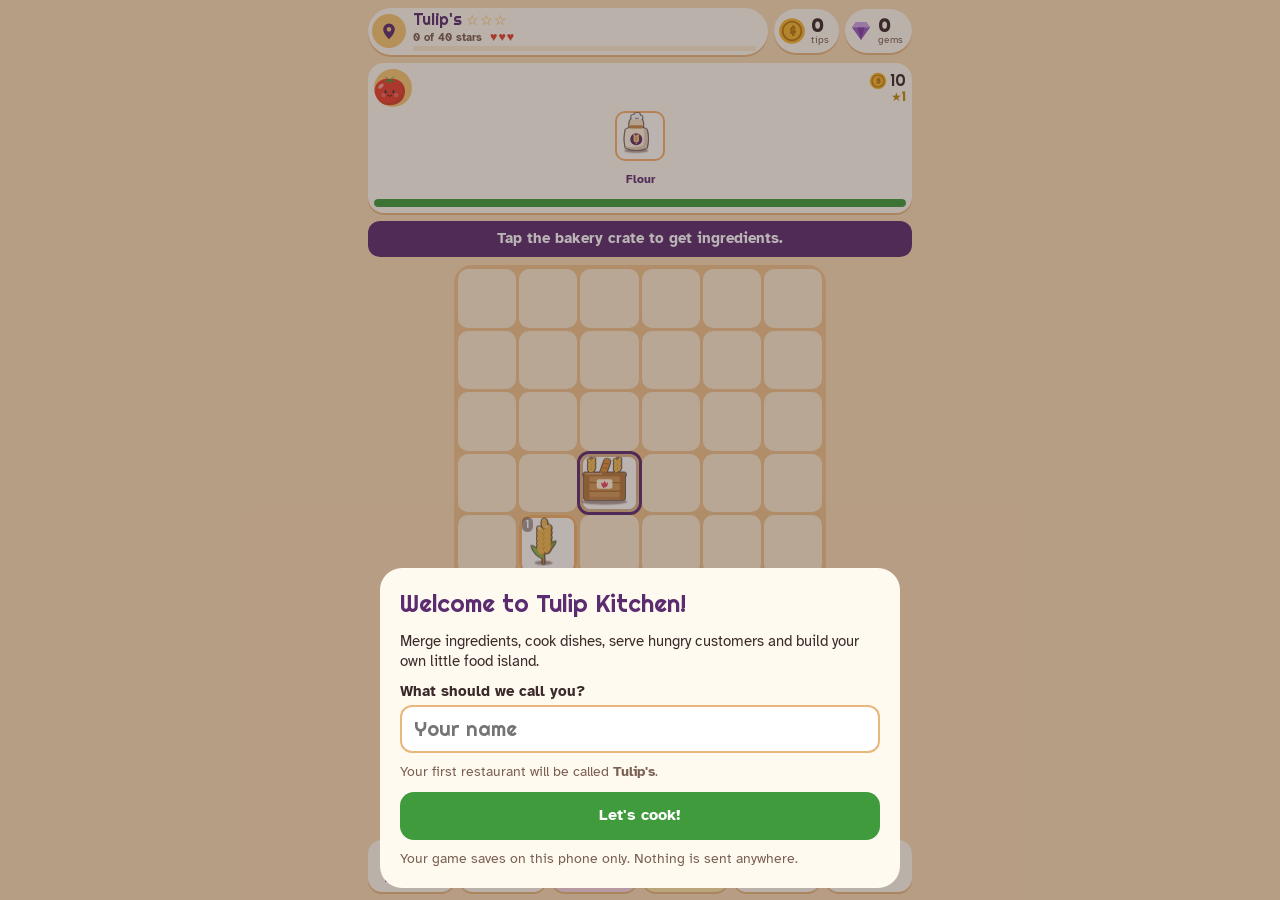
==== index.html @ 1f1a5f03 "New Tulip Kitchen app icon A smiling tulip in a chef's hat growing out of a cooking pot, on the game" ====
<!doctype html>
<html lang="en">
<head>
<meta charset="utf-8">
<meta name="viewport" content="width=device-width, initial-scale=1, viewport-fit=cover">
<title>Tulip Kitchen</title>
<meta name="description" content="A cozy merge and cooking game: cook, serve and build your own food island.">
<meta name="theme-color" content="#f9dcb5">
<link rel="manifest" href="manifest.webmanifest">
<link rel="icon" type="image/png" sizes="48x48" href="icons/favicon-48.png">
<link rel="icon" type="image/png" sizes="192x192" href="icons/icon-192.png">
<link rel="apple-touch-icon" sizes="180x180" href="icons/apple-touch-icon.png">
<meta name="apple-mobile-web-app-title" content="Tulip Kitchen">
<link rel="preconnect" href="https://fonts.googleapis.com">
<link rel="preconnect" href="https://fonts.gstatic.com" crossorigin>
<link rel="stylesheet" href="https://fonts.googleapis.com/css2?family=Atkinson+Hyperlegible:wght@400;700&family=Righteous&display=swap">
<link rel="stylesheet" href="css/game.css">
</head>
<body>
<div id="app">
  <header class="top">
    <button class="brand" id="brand" aria-label="Your neighbourhood">
      <span class="brand-pin" id="brand-pin"></span>
      <span class="brand-text">
        <span class="brand-city" id="brand-city">Toronto</span>
        <span class="brand-next" id="brand-next"></span>
        <span class="brand-bar"><i id="brand-fill"></i></span>
      </span>
      <i class="dot" id="brand-dot" hidden></i>
    </button>
    <div class="pills">
      <div class="pill money" id="money" aria-label="Tips in this restaurant's tip jar"><span class="icon"></span><span class="pill-num"><b id="money-n">0</b><small>tips</small></span></div>
      <button class="pill gems" id="gems" aria-label="Gem shop"><span class="icon"></span><span class="pill-num"><b id="gems-n">0</b><small>gems</small></span><i class="dot" hidden></i></button>
      <button class="pill charges" id="charges" aria-label="Pantry charges">
        <span class="icon"></span><span class="charges-text"><b id="charges-n">0</b><small id="charges-t"></small></span>
      </button>
    </div>
  </header>

  <section class="orders" id="orders" aria-label="Customer orders"></section>

  <div class="tip" id="tip" hidden></div>

  <main class="board-wrap">
    <div class="board" id="board" aria-label="Merge board"></div>
    <div class="toast" id="toast" role="status" hidden></div>
  </main>

  <div class="foot">
    <div class="float-stack">
      <div class="chainpop" id="chainpop" hidden></div>
      <div class="abilities" id="abilities" hidden></div>
      <div class="info" id="info" hidden></div>
    </div>
    <nav class="nav">
      <button class="nav-btn" id="nav-restaurant"><span class="nav-icon"></span><span>Restaurant</span><i class="dot" hidden></i></button>
      <button class="nav-btn" id="nav-recipes"><span class="nav-icon"></span><span>Recipes</span></button>
      <button class="nav-btn today" id="nav-today"><span class="nav-icon"></span><span>Today</span><i class="dot" hidden></i></button>
      <button class="nav-btn hint" id="hint-btn"><span class="nav-icon"></span><span>Hint</span></button>
      <button class="nav-btn" id="nav-badges"><span class="nav-icon"></span><span>Badges</span></button>
      <button class="nav-btn" id="settings-btn"><span class="nav-icon"></span><span>Settings</span></button>
    </nav>
  </div>
</div>

<div class="celebrate" id="celebrate" hidden>
  <div class="cele-card" role="dialog" aria-live="polite">
    <p class="cele-title"></p>
    <div class="cele-art"></div>
    <p class="cele-name"></p>
    <p class="cele-line"></p>
    <p class="cele-reward"></p>
    <p class="cele-tap">Tap to carry on</p>
  </div>
</div>

<div class="sheet" id="today" hidden>
  <div class="sheet-card" role="dialog" aria-labelledby="today-title">
    <h2 id="today-title">Today</h2>
    <p class="muted small">Fresh every day. Missing a day never costs you anything.</p>
    <ul class="list" id="today-list"></ul>
    <button class="btn ghost" data-close>Close</button>
  </div>
</div>

<div class="sheet" id="trivia" hidden>
  <div class="sheet-card" role="dialog" aria-labelledby="trivia-title">
    <h2 id="trivia-title">Daily food trivia</h2>
    <p class="trivia-q" id="trivia-q"></p>
    <div class="trivia-opts" id="trivia-opts"></div>
    <div class="trivia-result" id="trivia-result" hidden></div>
    <button class="btn ghost" data-close>Close</button>
  </div>
</div>

<div class="sheet" id="prizes" hidden>
  <div class="sheet-card shop" role="dialog" aria-labelledby="prizes-title">
    <div class="shop-top">
      <h2 id="prizes-title">Gem shop</h2>
      <span class="shop-gems" id="prize-count"></span>
    </div>
    <div class="shop-tabs" role="tablist">
      <button class="shop-tab on" role="tab" data-shop-tab="shop">Shop</button>
      <button class="shop-tab" role="tab" data-shop-tab="missions">Missions <i class="dot" id="mission-dot" hidden></i></button>
    </div>
    <div class="shop-pane" id="shop-pane">
      <div id="shop-special"></div>
      <h3>Boosts</h3>
      <p class="muted small" id="shop-boost-note">Help with your next few customers. One at a time.</p>
      <div class="shop-grid" id="shop-boosts"></div>
      <h3>Pantry</h3>
      <div class="shop-grid" id="shop-pantry"></div>
      <h3 id="shop-decor-title">Decorations</h3>
      <div class="rest-art shop-preview" id="shop-preview"></div>
      <p class="muted small" id="shop-preview-note"></p>
      <div class="shop-grid" id="shop-decor"></div>
      <h3>Use gems while you cook</h3>
      <div class="shop-abilities" id="shop-abilities"></div>
    </div>
    <div class="shop-pane" id="mission-pane" hidden>
      <p class="muted small" id="mission-count"></p>
      <ul class="list" id="mission-list"></ul>
    </div>
    <button class="btn ghost" data-close>Close</button>
  </div>
</div>

<div class="game" id="game" hidden>
  <div class="game-top">
    <button class="btn ghost" id="game-leave">Leave</button>
    <b id="game-title"></b>
    <span id="game-status"></span>
  </div>
  <div class="game-stage" id="game-stage"></div>
</div>

<div class="sheet" id="hood" hidden>
  <div class="sheet-card island-card" role="dialog" aria-label="Your island">
    <div class="isl-top">
      <label class="hood-name"><input id="hood-name" maxlength="22" aria-label="Your island's name"><span class="pencil" aria-hidden="true">✎</span></label>
      <button class="isl-x" data-close aria-label="Close">×</button>
    </div>
    <div class="isl-stats" id="isl-stats"></div>
    <div class="isl-mapwrap">
      <div class="isl-map" id="isl-map"></div>
      <button class="isl-night" id="isl-night" aria-label="Switch to night">☾</button>
      <div class="isl-banner" id="isl-banner" hidden></div>
    </div>
    <div class="isl-tabs" role="tablist">
      <button class="isl-tab" data-isl-tab="build">Build</button>
      <button class="isl-tab" data-isl-tab="decor">Decorate</button>
      <button class="isl-tab" data-isl-tab="events">Events</button>
      <button class="isl-tab" data-isl-tab="shops">Restaurants</button>
    </div>
    <div class="isl-panel" id="isl-panel"></div>
    <button class="btn ghost" data-close>Close</button>
  </div>
</div>

<div class="sheet" id="restaurant" hidden>
  <div class="sheet-card" role="dialog" aria-labelledby="rest-title">
    <div class="rest-photo">
      <h2 id="rest-title">Your restaurant</h2>
      <div class="rest-art" id="rest-art"></div>
      <p class="muted small" id="rest-caption"></p>
    </div>
    <p class="muted small" id="rest-count"></p>
    <ul class="list" id="rest-list"></ul>
    <button class="btn ghost" data-close>Close</button>
  </div>
</div>

<div class="sheet" id="recipes" hidden>
  <div class="sheet-card" role="dialog" aria-labelledby="recipes-title">
    <h2 id="recipes-title">Recipe book</h2>
    <p class="muted small" id="recipe-count"></p>
    <ul class="list" id="recipe-list"></ul>
    <button class="btn ghost" data-close>Close</button>
  </div>
</div>

<div class="sheet" id="badges" hidden>
  <div class="sheet-card" role="dialog" aria-labelledby="badges-title">
    <h2 id="badges-title">Badges</h2>
    <p class="muted small" id="badge-count"></p>
    <ul class="list" id="badge-list"></ul>
    <button class="btn ghost" data-close>Close</button>
  </div>
</div>

<div class="sheet" id="refill" hidden>
  <div class="sheet-card" role="dialog" aria-labelledby="refill-title">
    <h2 id="refill-title">Pantry charges</h2>
    <p class="big-count"><b id="rf-charges">0</b> / <span id="rf-max">0</span></p>
    <p id="rf-timer" class="muted"></p>
    <button class="btn primary" id="rf-free"></button>
    <button class="btn" id="rf-buy"></button>
    <button class="btn" id="rf-gems"></button>
    <p id="rf-note" class="muted small"></p>
    <button class="btn ghost" data-close>Close</button>
  </div>
</div>

<div class="sheet" id="welcome" data-keep hidden>
  <div class="sheet-card" role="dialog" aria-labelledby="welcome-title">
    <h2 id="welcome-title">Welcome to Tulip Kitchen!</h2>
    <p>Merge ingredients, cook dishes, serve hungry customers and build your own little food island.</p>
    <form id="welcome-form" class="welcome-form">
      <label class="name-field"><span>What should we call you?</span><input id="welcome-name" maxlength="16" autocomplete="given-name" placeholder="Your name"></label>
      <p class="muted small" id="welcome-preview"></p>
      <button class="btn primary" type="submit">Let's cook!</button>
    </form>
    <p class="muted small">Your game saves on this phone only. Nothing is sent anywhere.</p>
  </div>
</div>

<div class="sheet" id="settings" hidden>
  <div class="sheet-card" role="dialog" aria-labelledby="settings-title">
    <h2 id="settings-title">Settings</h2>
    <label class="name-field"><span>Your name</span><input id="set-name" maxlength="16" autocomplete="given-name" placeholder="Your name"></label>
    <label class="toggle"><span>Vibration</span><input type="checkbox" id="set-vibrate"></label>
    <label class="toggle"><span>Nudge me when I'm idle</span><input type="checkbox" id="set-nudge"></label>

    <h3>Today's mood</h3>
    <p class="muted small">How busy should your restaurants feel? Change it any time.</p>
    <div class="moods" id="set-mood" role="radiogroup" aria-label="Today's mood"></div>

    <h3>Backup</h3>
    <p class="muted small">The game saves on this phone by itself. A backup keeps your progress safe if the browser is ever cleared.</p>
    <div class="btn-row">
      <button class="btn" id="bk-copy">Copy backup code</button>
      <button class="btn" id="bk-download">Save backup file</button>
    </div>
    <details id="restore">
      <summary>Restore a backup</summary>
      <textarea id="bk-text" rows="3" placeholder="Paste a backup code here" aria-label="Backup code"></textarea>
      <div class="btn-row">
        <button class="btn" id="bk-restore">Restore from code</button>
        <label class="btn file-btn">Restore from file<input type="file" id="bk-file" accept=".txt,.json,text/plain,application/json"></label>
      </div>
    </details>

    <h3>Start over</h3>
    <button class="btn danger" id="reset">Start a new game</button>

    <p class="muted small version">Tulip Kitchen · version 0.13</p>
    <button class="btn ghost" data-close>Close</button>
  </div>
</div>

<script type="module" src="js/main.js"></script>
</body>
</html>
---- css/game.css ----
/* Tulip Kitchen: sunny poster look.
   One fixed palette on purpose (the game has a single look, no dark mode).
   Layout: header, three order cards, a tip line, the board filling the middle, an info bar. */
:root {
  --sun-bg: #f9dcb5;
  --panel: #fdebd0;
  --board: #f0c48c;
  --card: #fffaf0;
  --ink: #3a2a2a;
  --muted: #7a5f52;
  --eggplant: #5b2c6f;
  --teal: #2f8a8f;
  --tomato: #e2412f;
  --leaf: #3f9b3c;
  --gold: #f6b62e;
  --edge: #e7b77c;
  --display: "Righteous", "Arial Rounded MT Bold", "Trebuchet MS", sans-serif;
  --body: "Atkinson Hyperlegible", "Helvetica Neue", Arial, sans-serif;
  color-scheme: light;
}

* { box-sizing: border-box; }
[hidden] { display: none !important; }
html, body { height: 100%; margin: 0; }
body {
  background: var(--sun-bg);
  color: var(--ink);
  font-family: var(--body);
  font-size: 15px;
  line-height: 1.35;
  overscroll-behavior: none;
  -webkit-user-select: none;
  user-select: none;
  -webkit-tap-highlight-color: transparent;
  overflow: hidden;
}
button { font: inherit; color: inherit; }
button:focus-visible, summary:focus-visible, .file-btn:focus-within { outline: 3px solid var(--eggplant); outline-offset: 2px; }

#app {
  height: 100%;
  max-width: 560px;
  margin: 0 auto;
  display: flex;
  flex-direction: column;
  gap: 8px;
  padding-top: max(8px, env(safe-area-inset-top, 0px));
  padding-bottom: max(8px, env(safe-area-inset-bottom, 0px));
  padding-left: max(8px, env(safe-area-inset-left, 0px));
  padding-right: max(8px, env(safe-area-inset-right, 0px));
}

/* ---------- header ---------- */
.top { display: flex; align-items: center; gap: 6px; min-height: 44px; }
/* City chip: where she is cooking, and how close the next restaurant upgrade is. */
.brand {
  position: relative; flex: 1; min-width: 0; display: flex; align-items: center; gap: 7px;
  background: var(--card); border: 0; border-radius: 999px; padding: 4px 12px 4px 4px; min-height: 44px;
  box-shadow: 0 2px 0 var(--edge); cursor: pointer; text-align: left;
}
.brand-pin { width: 34px; height: 34px; flex: none; border-radius: 50%; background: #f7c873; display: grid; place-items: center; color: var(--eggplant); }
.brand-pin svg { width: 20px; height: 20px; }
.brand-text { flex: 1; min-width: 0; display: flex; flex-direction: column; gap: 2px; line-height: 1.05; }
.brand-city { font-family: var(--display); font-size: 1rem; color: var(--eggplant); white-space: nowrap; overflow: hidden; text-overflow: ellipsis; }
.brand-next { font-size: .66rem; font-weight: 700; color: var(--muted); white-space: nowrap; overflow: hidden; text-overflow: ellipsis; }
.brand-bar { height: 5px; border-radius: 3px; background: var(--panel); overflow: hidden; }
.brand-bar i { display: block; height: 100%; width: 0; border-radius: 3px; background: var(--leaf); transition: width .4s ease; }
.brand .dot { top: 4px; right: 6px; }
.dot { position: absolute; top: -2px; right: -12px; width: 11px; height: 11px; border-radius: 50%; background: var(--tomato); box-shadow: 0 0 0 2px var(--sun-bg); }
.city { font-size: .78rem; font-weight: 700; letter-spacing: .08em; text-transform: uppercase; color: var(--muted); }
.pills { display: flex; gap: 6px; }
.pill {
  display: flex; align-items: center; gap: 5px;
  background: var(--card); border: 0; border-radius: 999px;
  padding: 4px 10px 4px 4px; min-height: 44px;
  box-shadow: 0 2px 0 var(--edge);
  font-family: var(--display); font-size: 1.15rem;
  font-variant-numeric: tabular-nums;
}
.pill .icon { width: 28px; height: 28px; flex: none; }
.pill .icon svg { width: 100%; height: 100%; display: block; }
.charges { cursor: pointer; }
.charges-text { display: flex; flex-direction: column; align-items: flex-start; line-height: 1; }
.charges-text small { font-family: var(--body); font-size: .68rem; font-weight: 700; color: var(--muted); margin-top: 2px; }

/* ---------- orders ---------- */
.orders { display: grid; grid-template-columns: repeat(3, minmax(0, 1fr)); gap: 8px; }
.order {
  background: var(--card); border-radius: 16px; padding: 6px;
  box-shadow: 0 2px 0 var(--edge);
  display: grid; grid-template-columns: 38px 1fr; grid-template-rows: 38px auto 30px; gap: 4px;
  align-items: center;
  transition: box-shadow .2s ease;
}
.order.ready { box-shadow: 0 0 0 3px var(--leaf), 0 2px 0 var(--edge); }
.cust { width: 38px; height: 38px; background: #f7c873; border-radius: 50%; overflow: hidden; }
.cust svg { width: 100%; height: 100%; display: block; transform: translateY(3px) scale(1.05); }
.reward {
  justify-self: end; display: flex; align-items: center; gap: 3px;
  font-family: var(--display); font-size: 1rem; font-variant-numeric: tabular-nums;
}
.reward svg { width: 18px; height: 18px; }
.need { grid-column: 1 / -1; display: flex; justify-content: center; gap: 4px; }
.need-item { position: relative; width: 50px; height: 50px; background: #fffdf8; border: 0; border-radius: 10px; padding: 2px; cursor: pointer; }
.need-item.fam-bakery { background: #fffdf8; box-shadow: inset 0 0 0 2px #f5b26b; }
.need-item.fam-dairy { background: #fffdf8; box-shadow: inset 0 0 0 2px #86c6dc; }
.need-item.picked { box-shadow: inset 0 0 0 3px var(--eggplant); }
.need-item svg { width: 100%; height: 100%; display: block; }
.need-item .tick { position: absolute; right: -4px; bottom: -4px; width: 18px; height: 18px; }
.cust-name { grid-column: 1 / -1; align-self: center; text-align: center; font-size: .74rem; font-weight: 700; line-height: 1.1; color: var(--eggplant); }
.serve {
  grid-column: 1 / -1; height: 30px; border: 0; border-radius: 10px;
  background: var(--leaf); color: #fff; font-family: var(--display); font-size: 1rem; letter-spacing: .02em;
  box-shadow: 0 2px 0 #2a6e2a; cursor: pointer;
}
.serve:active { transform: translateY(2px); box-shadow: none; }

/* ---------- tip line ---------- */
.tip {
  background: var(--eggplant); color: #fff; border-radius: 12px;
  padding: 8px 12px; font-weight: 700; font-size: .92rem; text-align: center;
}

/* ---------- board ---------- */
.board-wrap { position: relative; flex: 1; min-height: 0; container-type: size; display: grid; place-items: start center; }
/* The board sits at the top and leaves room underneath for the info bar, so the bar never hides the bottom row. */
.board {
  --cols: 6;
  --rows: 8;
  --info-room: 70px;
  width: min(100cqw, calc((100cqh - var(--info-room)) * var(--cols) / var(--rows)));
  aspect-ratio: var(--cols) / var(--rows);
  display: grid;
  grid-template-columns: repeat(var(--cols), minmax(0, 1fr));
  grid-template-rows: repeat(var(--rows), minmax(0, 1fr));
  gap: 3px;
  padding: 4px;
  background: var(--board);
  border-radius: 18px;
  touch-action: none;
}
.cell { position: relative; background: var(--panel); border-radius: 10px; display: grid; place-items: center; min-width: 0; min-height: 0; }
.cell.drop-merge { background: #c9eaa8 !important; box-shadow: inset 0 0 0 3px var(--leaf) !important; }
.cell.drop-move { box-shadow: inset 0 0 0 2px var(--edge); }
.cell.drop-no { box-shadow: inset 0 0 0 3px #d9b9a8 !important; }

/* Each food family gets its own square colour, so bakery, dairy and dishes are easy to tell apart. */
/* Food sits on a white tile; a coloured edge shows the family. */
.cell.fam-bakery, .cell.fam-dairy, .cell.fam-dish, .cell.fam-producer { background: #fffdf8; }
.cell.fam-bakery { box-shadow: inset 0 0 0 3px #f5b26b; }
.cell.fam-dairy { box-shadow: inset 0 0 0 3px #86c6dc; }
.cell.fam-dish { box-shadow: inset 0 0 0 3px #ef9ab8; }
.cell.fam-producer { box-shadow: inset 0 0 0 3px #d9b48a; }
.cell.sel { box-shadow: inset 0 0 0 3px var(--eggplant) !important; }
.fam-bakery { background: #ffdcb4; }
.fam-dairy { background: #d8eef4; }
.fam-dish { background: #f9d6e2; }
.item svg, .need-item svg, .info-icon svg, .step-art svg {
  filter: drop-shadow(1px 0 0 rgba(58, 42, 42, .5)) drop-shadow(-1px 0 0 rgba(58, 42, 42, .5))
          drop-shadow(0 1px 0 rgba(58, 42, 42, .5)) drop-shadow(0 -1px 0 rgba(58, 42, 42, .5));
}
.new-tag {
  position: absolute; right: 2px; top: 2px; pointer-events: none; z-index: 2;
  font-family: var(--display); font-size: .62rem; color: #fff; background: var(--leaf);
  border-radius: 6px; padding: 2px 4px; animation: tagpop .35s ease-out;
}
@keyframes tagpop { from { transform: scale(.4); opacity: 0; } to { transform: scale(1); opacity: 1; } }
.lv {
  position: absolute; left: 3px; top: 2px; pointer-events: none;
  font-family: var(--display); font-size: .7rem; line-height: 1; color: #fff;
  background: rgba(58, 42, 42, .45); border-radius: 6px; padding: 2px 4px;
}
.item { width: 100%; height: 100%; padding: 1px; pointer-events: none; }
.item svg { width: 100%; height: 100%; display: block; }
.item.lifted { opacity: .25; }
.item.producer { width: 100%; height: 100%; }
.item.producer.empty { filter: saturate(.4) opacity(.75); }
.cell .tick { position: absolute; right: 1px; bottom: 1px; width: 15px; height: 15px; pointer-events: none; }
.cell .tick svg, .need-item .tick svg { width: 100%; height: 100%; display: block; }

.drag-ghost {
  position: fixed; z-index: 50; pointer-events: none;
  transform: translate(-50%, -70%) scale(1.2);
  filter: drop-shadow(0 6px 6px rgba(122, 59, 31, .3));
}

/* the gentle "look here" ring and wiggle */
.guide::after {
  content: ""; position: absolute; inset: -3px; border-radius: 12px; pointer-events: none;
  border: 3px solid var(--eggplant); animation: ring 1.4s ease-out infinite;
}
.serve.guide { position: relative; }
@keyframes ring { 0% { opacity: 1; transform: scale(.92); } 100% { opacity: 0; transform: scale(1.18); } }
.wiggle { animation: wiggle .5s ease-in-out 3; }
@keyframes wiggle { 0%, 100% { transform: rotate(0); } 25% { transform: rotate(-7deg) scale(1.06); } 75% { transform: rotate(7deg) scale(1.06); } }

/* ---------- bottom: preview strip, info bar, buttons ---------- */
.foot { position: relative; display: flex; flex-direction: column; gap: 8px; }
.float-stack { position: absolute; left: 0; right: 0; bottom: calc(100% + 6px); z-index: 20; display: flex; flex-direction: column; gap: 6px; pointer-events: none; }
.float-stack > * { pointer-events: auto; }
.chainpop {
  background: var(--card); border-radius: 16px; padding: 8px 8px 10px;
  box-shadow: 0 6px 20px rgba(122, 59, 31, .22);
}
body.dragging .float-stack { display: none; }
.pop-title { margin: 0 0 6px; font-weight: 700; font-size: .8rem; color: var(--muted); text-align: center; }
.pop-row { display: flex; align-items: flex-start; justify-content: center; gap: 2px; }
.step { flex: 0 1 50px; min-width: 0; display: flex; flex-direction: column; align-items: center; gap: 2px; background: none; }
.step-art { width: 100%; max-width: 50px; aspect-ratio: 1; border-radius: 10px; padding: 2px; background: var(--panel); }
.step.fam-bakery .step-art { background: #ffdcb4; }
.step.fam-dairy .step-art { background: #d8eef4; }
.step.fam-dish .step-art { background: #f9d6e2; }
.step-art svg { width: 100%; height: 100%; display: block; }
.step span { font-size: .58rem; font-weight: 700; text-align: center; line-height: 1.1; color: var(--muted); letter-spacing: -.01em; }
.step.current .step-art { box-shadow: 0 0 0 3px var(--eggplant); }
.step.current span { color: var(--eggplant); }
.join { flex: none; width: 12px; height: 50px; display: grid; place-items: center; color: var(--muted); }
.join svg { width: 12px; height: 12px; }
.join.or { width: auto; padding: 0 8px; font-weight: 700; font-size: .8rem; }

.nav { display: grid; grid-template-columns: repeat(5, minmax(0, 1fr)); gap: 5px; }
.nav-btn.hint { background: #ffe7a8; }
.nav-btn {
  position: relative; border: 0; border-radius: 14px; min-height: 52px; padding: 4px 2px;
  background: var(--card); box-shadow: 0 2px 0 var(--edge); color: var(--eggplant);
  display: flex; flex-direction: column; align-items: center; justify-content: center; gap: 2px;
  font-size: .72rem; font-weight: 700; cursor: pointer;
}
.nav-icon { width: 24px; height: 24px; }
.nav-icon svg { width: 100%; height: 100%; display: block; }
.nav-btn .dot { top: 6px; right: calc(50% - 20px); }

.bar { display: flex; align-items: center; gap: 8px; min-height: 60px; background: var(--card); border-radius: 16px; padding: 6px 6px 6px 10px; box-shadow: 0 2px 0 var(--edge); }
.info {
  display: flex; align-items: center; gap: 8px; min-height: 56px;
  background: var(--card); border-radius: 16px; padding: 6px 6px 6px 8px;
  box-shadow: 0 6px 20px rgba(122, 59, 31, .22);
}
.info[hidden] { display: none !important; }
.info-idle { margin: 0; color: var(--muted); font-size: .9rem; }
.info-icon { width: 44px; height: 44px; flex: none; background: var(--panel); border-radius: 10px; padding: 3px; }
.info-icon svg { width: 100%; height: 100%; display: block; }
.info-icon.fam-bakery { background: #ffdcb4; }
.info-icon.fam-dairy { background: #d8eef4; }
.info-icon.fam-dish { background: #f9d6e2; }
.info-text { display: flex; flex-direction: column; min-width: 0; }
.info-text b { font-family: var(--display); font-weight: 400; font-size: 1.05rem; }
.info-text span { font-size: .8rem; color: var(--muted); }
.sell {
  flex: none; border: 0; border-radius: 12px; padding: 0 12px; min-height: 44px;
  background: var(--gold); font-family: var(--display); font-size: .95rem; box-shadow: 0 2px 0 #b97a12; cursor: pointer;
}
.round-btn {
  flex: none; width: 48px; height: 48px; border: 0; border-radius: 50%;
  background: var(--panel); color: var(--eggplant); display: grid; place-items: center; cursor: pointer;
}
.round-btn svg { width: 26px; height: 26px; }

/* ---------- toast and floating numbers ---------- */
.toast {
  /* A small pill at the top edge of the board. Taps pass straight through it. */
  position: absolute; left: 50%; top: 4px; transform: translateX(-50%);
  z-index: 30; width: max-content; max-width: 94%;
  display: flex; align-items: center; gap: 8px;
  background: rgba(58, 42, 42, .9); color: #fff; border-radius: 999px; padding: 5px 12px 5px 6px;
  font-weight: 700; font-size: .82rem; line-height: 1.2; box-shadow: 0 4px 12px rgba(58, 42, 42, .2);
  pointer-events: none;
}
.toast.has-action { pointer-events: auto; padding-right: 5px; }
.toast:not(:has(.toast-icon)) { padding-left: 12px; }
.toast.celebrate { background: rgba(58, 42, 42, .9); }
.toast-icon { width: 26px; height: 26px; flex: none; background: var(--panel); border-radius: 50%; padding: 1px; }
.toast-icon svg { width: 100%; height: 100%; display: block; }
.toast-text { flex: 1; }
.toast button { border: 0; background: var(--gold); color: var(--ink); border-radius: 999px; padding: 6px 12px; font-weight: 700; min-height: 32px; }
.float { position: fixed; z-index: 55; pointer-events: none; font-family: var(--display); font-size: 1.3rem; color: var(--leaf); text-shadow: 0 2px 0 #fff; }

/* ---------- sheets ---------- */
.sheet {
  position: fixed; inset: 0; z-index: 70; background: rgba(58, 42, 42, .35);
  display: flex; align-items: flex-end; justify-content: center;
  padding: 12px max(12px, env(safe-area-inset-right, 0px)) max(12px, env(safe-area-inset-bottom, 0px)) max(12px, env(safe-area-inset-left, 0px));
}
.sheet-card {
  width: min(100%, 520px); max-height: 88%; overflow-y: auto;
  background: var(--card); border-radius: 22px; padding: 20px;
  display: flex; flex-direction: column; gap: 10px;
  -webkit-user-select: text; user-select: text;
}
.sheet h2 { margin: 0; font-family: var(--display); font-weight: 400; font-size: 1.5rem; color: var(--eggplant); }
.sheet h3 { margin: 8px 0 0; font-family: var(--display); font-weight: 400; font-size: 1.1rem; }
.sheet p { margin: 0; }
.muted { color: var(--muted); }
.small { font-size: .85rem; }
.big-count { font-family: var(--display); font-size: 2rem; font-variant-numeric: tabular-nums; }
.btn {
  border: 0; border-radius: 14px; min-height: 48px; padding: 0 16px;
  background: var(--panel); font-weight: 700; font-size: 1rem; cursor: pointer;
  display: inline-flex; align-items: center; justify-content: center; text-align: center;
}
.btn.primary { background: var(--leaf); color: #fff; }
.btn.danger { background: #fde0dc; color: #9c2318; }
.btn.armed { background: var(--tomato); color: #fff; }
.btn.ghost { background: transparent; color: var(--muted); }
.btn:disabled { opacity: .45; cursor: default; }
.btn-row { display: grid; grid-template-columns: 1fr 1fr; gap: 8px; }
.file-btn { position: relative; overflow: hidden; }
.file-btn input { position: absolute; inset: 0; opacity: 0; cursor: pointer; }
.toggle { display: flex; align-items: center; justify-content: space-between; min-height: 48px; font-weight: 700; }
.toggle input { width: 26px; height: 26px; accent-color: var(--eggplant); }
details { display: flex; flex-direction: column; gap: 8px; }
summary { cursor: pointer; font-weight: 700; color: var(--eggplant); min-height: 40px; display: flex; align-items: center; }
textarea { width: 100%; border: 2px solid var(--edge); border-radius: 12px; padding: 8px; font: inherit; font-size: .85rem; background: #fff; margin-bottom: 8px; }
.version { text-align: center; margin-top: 6px; }

/* lists inside the restaurant, recipe book and badge panels */
.list { list-style: none; margin: 0; padding: 0; display: flex; flex-direction: column; gap: 8px; }
.list li { display: flex; align-items: center; gap: 12px; background: var(--panel); border-radius: 14px; padding: 10px 12px; }
.list b { font-family: var(--display); font-weight: 400; font-size: 1.05rem; display: block; }
.list span { font-size: .85rem; color: var(--muted); display: block; }
.list em { font-style: normal; font-size: .8rem; font-weight: 700; color: var(--tomato); display: block; margin-top: 2px; }
.rest-photo {
  position: sticky; top: -20px; z-index: 2; margin: -20px -20px 0; padding: 20px 20px 8px;
  background: var(--card); display: flex; flex-direction: column; gap: 6px;
  box-shadow: 0 6px 10px -8px rgba(122, 59, 31, .4);
}
.rest-art { border-radius: 16px; overflow: hidden; background: #fbe7c6; }
.upg { cursor: pointer; }
.upg.focused { box-shadow: inset 0 0 0 3px var(--eggplant) !important; }
.swatches { display: flex; gap: 8px; margin-top: 8px; }
.swatch { width: 34px; height: 34px; border-radius: 50%; border: 2px solid rgba(58, 42, 42, .25); cursor: pointer; padding: 0; }
.swatch.on { border: 3px solid var(--eggplant); box-shadow: 0 0 0 2px #fff inset; }
.rest-art svg { display: block; width: 100%; height: auto; }
.upg-text { flex: 1; min-width: 0; }
.upg.later { opacity: .6; }
.upg.next { background: #fff3dc; box-shadow: inset 0 0 0 2px var(--leaf); }
.upg-done { width: 30px; height: 30px; flex: none; }
.upg-done svg { width: 100%; height: 100%; }
.upg-cost { font-family: var(--display); font-size: 1rem; color: var(--muted); }
.upg-cost:has(br) { font-size: .82rem; text-align: center; line-height: 1.25; flex: none; }
.upg-what { display: block; color: var(--teal, #2f8a8f); font-weight: 700; font-size: .74rem; letter-spacing: .02em; text-transform: uppercase; margin: 1px 0 2px; }
.upg-buy { min-height: 44px; padding: 0 14px; font-family: var(--display); font-weight: 400; }
.recipe-art { width: 56px; height: 56px; flex: none; border-radius: 12px; padding: 3px; }
.recipe-art svg { width: 100%; height: 100%; display: block; }
.recipe.unknown .recipe-art svg { filter: brightness(0) opacity(.18); }
.recipe-text { min-width: 0; }
.list .hers { color: var(--tulip, #e8475f); font-size: .72rem; font-weight: 700; }
.plate { width: 68px; height: 68px; flex: none; }
.plate svg { width: 100%; height: 100%; display: block; overflow: visible; }
.badge-text { flex: 1; min-width: 0; }
/* Badges: a food friend under a silver lid. The lid normally sits lifted to the upper left;
   on the "badge earned" card it starts closed and lifts off, then the golden spoons pop in. */
.bdg-lid { transform-box: view-box; transform-origin: 14px 78px; transform: translate(-6px, -30px) rotate(-22deg) scale(.6); }
.cele-art.reveal .bdg-lid { animation: lidlift 1s .35s cubic-bezier(.3, .7, .4, 1) both; }
.cele-art.reveal .bdg-spoon { transform-box: fill-box; transform-origin: center; animation: spoonpop .45s calc(1.25s + var(--i) * .2s) both; }
@keyframes lidlift { from { transform: none; } }
@keyframes spoonpop { 0% { transform: scale(0); } 70% { transform: scale(1.4); } 100% { transform: scale(1); } }
.badge.is-soon { opacity: .6; }
.bar-track { height: 8px; border-radius: 4px; background: #fff; margin-top: 5px; overflow: hidden; }
.bar-fill { height: 100%; border-radius: 4px; background: var(--leaf); }

/* big moment card: new recipe, badge, upgrade */
.celebrate {
  position: fixed; inset: 0; z-index: 80; display: grid; place-items: center; padding: 24px;
  background: rgba(58, 42, 42, .45); cursor: pointer;
}
.cele-card {
  width: min(100%, 340px); background: var(--card); border-radius: 26px; padding: 20px 20px 16px;
  display: flex; flex-direction: column; align-items: center; gap: 6px; text-align: center;
  box-shadow: 0 0 0 6px #f7c873, 0 18px 40px rgba(58, 42, 42, .3);
}
.cele-card p { margin: 0; }
.cele-title { font-family: var(--display); font-size: 1.6rem; color: var(--eggplant); }
.cele-art { width: 150px; height: 150px; background: radial-gradient(circle, #ffe7a8 0 55%, transparent 56%); }
.cele-art.wide { width: 100%; height: auto; background: #fbe7c6; border-radius: 14px; overflow: hidden; }
.cele-art svg { width: 100%; height: 100%; display: block; }
.cele-art.wide svg { height: auto; }
.cele-name { font-family: var(--display); font-size: 1.25rem; }
.cele-line { color: var(--muted); font-size: .9rem; }
.cele-reward { display: flex; align-items: center; gap: 6px; font-family: var(--display); font-size: 1.4rem; color: var(--leaf); }
.cele-reward svg { width: 26px; height: 26px; }
.cele-tap { font-size: .75rem; color: var(--muted); margin-top: 4px; }

@media (prefers-reduced-motion: reduce) {
  .guide::after, .wiggle, .cele-art.reveal .bdg-lid, .cele-art.reveal .bdg-spoon { animation: none; }
  .guide::after { opacity: 1; }
}


/* ---------- phase 3: gems, Today, trivia, prizes, mini games ---------- */
.pill.gems { cursor: pointer; padding-right: 9px; }
.pill.gems .icon { width: 24px; height: 24px; }
.nav { grid-template-columns: repeat(6, minmax(0, 1fr)); gap: 4px; }
.nav-btn { font-size: .64rem; }
.nav-btn.today { background: #f9d6e2; }
.cell.fam-wild { background: #fffdf8; box-shadow: inset 0 0 0 3px #f6b62e; }
.info-icon.fam-wild { background: #fff3c8; }
.gem-skip { background: #e6d6f3; box-shadow: 0 2px 0 #9b5cc0; line-height: 1.1; font-size: .8rem; display: flex; flex-direction: column; align-items: center; }
.gem-skip svg { width: 14px; height: 14px; vertical-align: -2px; }
.gem-skip:disabled { opacity: .5; }
#rf-gems svg { width: 18px; height: 18px; vertical-align: -3px; }
.today-card { flex-wrap: wrap; }
.today-card.glow { background: #fff3dc; box-shadow: inset 0 0 0 2px #f7c873; }
.today-card.done { opacity: .75; }
.today-text { flex: 1; min-width: 0; }
.today-card .btn { min-height: 44px; padding: 0 14px; flex: none; }
.modes { display: flex; gap: 6px; margin-top: 6px; }
.mode { border: 0; border-radius: 999px; padding: 5px 12px; font-size: .78rem; font-weight: 700; background: #fff; color: var(--muted); cursor: pointer; }
.mode.on { background: var(--eggplant); color: #fff; }
.cele-emoji { width: 100%; height: 100%; display: grid; place-items: center; }
.cele-emoji svg { width: 70%; height: 70%; }
.trivia-q { font-family: var(--display); font-size: 1.2rem; line-height: 1.25; }
.trivia-opts { display: grid; gap: 8px; }
.trivia-opt { justify-content: flex-start; text-align: left; min-height: 52px; background: #fff; box-shadow: inset 0 0 0 2px var(--edge); }
.trivia-opt.right { background: #d6f0c8; box-shadow: inset 0 0 0 3px var(--leaf); }
.trivia-opt.wrong { background: #fde0dc; box-shadow: inset 0 0 0 3px var(--tomato); }
.trivia-opt:disabled { color: var(--ink); opacity: 1; }
.trivia-result { display: flex; flex-direction: column; gap: 4px; background: var(--panel); border-radius: 14px; padding: 12px; }
.trivia-result b { font-family: var(--display); font-weight: 400; font-size: 1.15rem; color: var(--eggplant); }
.trivia-win { font-weight: 700; color: var(--leaf) !important; }

.game {
  position: fixed; inset: 0; z-index: 75; background: var(--sun-bg); display: flex; flex-direction: column;
  padding: max(8px, env(safe-area-inset-top, 0px)) max(8px, env(safe-area-inset-right, 0px)) max(8px, env(safe-area-inset-bottom, 0px)) max(8px, env(safe-area-inset-left, 0px));
}
.game-top { display: flex; align-items: center; gap: 10px; min-height: 48px; }
.game-top b { font-family: var(--display); font-weight: 400; font-size: 1.2rem; color: var(--eggplant); }
.game-top span { margin-left: auto; font-weight: 700; color: var(--muted); font-variant-numeric: tabular-nums; }
.game-stage { position: relative; flex: 1; min-height: 0; display: flex; flex-direction: column; align-items: center; justify-content: center; touch-action: none; }
.skee { display: block; touch-action: none; border-radius: 18px; }
.game-hint { margin: 6px 0 0; height: 24px; font-weight: 700; color: var(--muted); }
.game-result { width: min(100%, 340px); background: var(--card); border-radius: 24px; padding: 22px; display: flex; flex-direction: column; align-items: center; gap: 10px; text-align: center; box-shadow: 0 0 0 6px #f7c873; }
.game-result p { margin: 0; }
.game-result .btn-row { width: 100%; }
.cele-reward svg { width: 26px; height: 26px; }
.match-timer { width: min(100%, 420px); height: 10px; background: var(--panel); border-radius: 5px; overflow: hidden; margin-bottom: 10px; }
.match-timer i { display: block; height: 100%; width: 100%; background: var(--leaf); border-radius: 5px; transition: width .2s linear; }
.match-grid { width: min(100%, 420px); display: grid; grid-template-columns: repeat(4, 1fr); gap: 8px; }
.card { position: relative; aspect-ratio: 1; border: 0; padding: 0; background: none; cursor: pointer; perspective: 600px; }
.card span { position: absolute; inset: 0; border-radius: 14px; backface-visibility: hidden; transition: transform .3s ease; display: grid; place-items: center; }
.card-back { background: var(--eggplant); box-shadow: inset 0 0 0 4px #7a4a90; }
.card-back svg { width: 55%; height: 55%; }
.card-front { background: #fffdf8; transform: rotateY(180deg); box-shadow: inset 0 0 0 3px var(--edge); padding: 6px; }
.card-front svg { width: 100%; height: 100%; }
.card.up .card-back { transform: rotateY(180deg); }
.card.up .card-front { transform: rotateY(360deg); }
.card.matched .card-front { box-shadow: inset 0 0 0 3px var(--leaf); }
@media (prefers-reduced-motion: reduce) { .card span { transition: none; } }


/* ---------- harder customers, speed tips, stars ---------- */
.reward { flex-direction: column; align-items: flex-end; gap: 1px; line-height: 1; }
.reward .pay { display: flex; align-items: center; gap: 3px; }
.reward .stars { font-size: .78rem; color: #c48a12; }
.order { grid-template-rows: 38px auto 30px 8px; }
/* The wait bar: drops as the customer waits; green, then gold, then orange. */
.tipbar { grid-column: 1 / -1; height: 8px; border-radius: 4px; background: #eadfcf; overflow: hidden; box-shadow: inset 0 0 0 1px rgba(58,42,42,.08); }
.tipbar i { display: block; height: 100%; border-radius: 4px; transition: width 1s linear, background-color .4s; background: var(--leaf); }
.tipbar.waiting i { background: #f6b62e; }
.tipbar.late i { background: #e8742f; }
.pay-n { font-weight: 400; display: inline-block; }
.need.many { gap: 3px; }
.need.many .need-item { width: 38px; height: 38px; }
.brand-stars { color: #f6b62e; font-size: .9rem; letter-spacing: 1px; }
.cele-stars { width: 100%; height: 100%; display: grid; place-items: center; font-size: 3.4rem; color: #f6b62e; letter-spacing: 4px; text-shadow: 0 3px 0 #c48a12; }

.abilities {
  display: flex; align-items: center; gap: 6px; flex-wrap: wrap;
  background: var(--card); border-radius: 16px; padding: 6px 8px;
  box-shadow: 0 6px 20px rgba(122, 59, 31, .22);
}
.abilities[hidden] { display: none !important; }
.abilities-title { font-size: .72rem; font-weight: 700; color: var(--muted); margin-right: auto; }
.abilities .gem-skip, .info .gem-skip { min-height: 44px; padding: 0 10px; }

/* ---------- the world map ---------- */
.map-art { border-radius: 16px; overflow: hidden; }
.map-art svg { display: block; width: 100%; height: auto; }
.map-here { font-family: var(--display); color: #e8475f; font-size: .95rem; }
.recipe-city { background: transparent !important; padding: 8px 4px 0 !important; justify-content: space-between; }
.recipe-city b { color: var(--eggplant); }

/* ---------- mini golf ---------- */
.golf-sign { display: flex; align-items: baseline; justify-content: center; gap: 8px; height: 28px; margin-bottom: 6px; }
.golf-sign b { font-family: var(--display); font-weight: 400; font-size: 1.15rem; color: var(--eggplant); }
.golf-sign span { font-weight: 700; color: var(--muted); font-size: .9rem; }
.golf-course { width: 100%; max-width: 520px; height: 100%; overflow-y: auto; touch-action: pan-y; padding: 2px 2px 12px; }
.golf-note { margin: 0 0 8px; text-align: center; font-weight: 700; color: var(--muted); font-size: .9rem; }
.golf-msg { margin: 0 0 8px; padding: 8px 12px; border-radius: 12px; background: #fde0dc; color: var(--ink); font-weight: 700; text-align: center; font-size: .9rem; }
.golf-grid { display: grid; grid-template-columns: repeat(3, 1fr); gap: 8px; }
.golf-tile {
  position: relative; display: flex; flex-direction: column; align-items: center; gap: 2px;
  border: 0; border-radius: 16px; padding: 6px 6px 8px; background: var(--card); color: var(--ink);
  font: inherit; cursor: pointer; box-shadow: 0 3px 0 var(--edge);
}
.golf-tile canvas { width: 100%; aspect-ratio: 100 / 130; border-radius: 10px; display: block; }
.golf-tile b { font-family: var(--display); font-weight: 400; font-size: .9rem; color: var(--eggplant); line-height: 1.1; text-align: center; }
.golf-tile small { color: var(--muted); font-size: .72rem; font-weight: 700; }
.golf-num {
  position: absolute; top: 2px; left: 2px; width: 26px; height: 26px; border-radius: 50%;
  display: grid; place-items: center; background: var(--eggplant); color: #fff; font-family: var(--display); font-size: .9rem;
}
.golf-stars { color: #f6b62e; letter-spacing: 1px; font-size: 1rem; line-height: 1; text-shadow: 0 1px 0 #c48a12; }
.golf-lock { color: var(--muted); font-size: .7rem; font-weight: 700; text-align: center; line-height: 1.15; }
.golf-tile.locked canvas { filter: grayscale(.85) brightness(.85); opacity: .7; }
.golf-tile.locked::after {
  content: ""; position: absolute; top: 28%; left: 50%; width: 34px; height: 30px; transform: translateX(-50%);
  background: no-repeat center / contain url("data:image/svg+xml,%3Csvg xmlns='http://www.w3.org/2000/svg' viewBox='0 0 24 24'%3E%3Crect x='4' y='10' width='16' height='12' rx='3' fill='%235b2c6f'/%3E%3Cpath d='M8 10V7a4 4 0 0 1 8 0v3' fill='none' stroke='%235b2c6f' stroke-width='2.6'/%3E%3Ccircle cx='12' cy='16' r='2' fill='%23f6b62e'/%3E%3C/svg%3E");
}
.golf-big-stars { font-size: 2.6rem; color: #f6b62e; letter-spacing: 4px; text-shadow: 0 3px 0 #c48a12; line-height: 1; }

/* ---------- complaints ---------- */
.hearts { color: #e2412f; letter-spacing: 1px; font-size: .78rem; margin-left: 4px; }
.tipbar.urgent i { background: #e2412f; animation: urgent .8s ease-in-out infinite; }
@keyframes urgent { 50% { opacity: .45; } }
@media (prefers-reduced-motion: reduce) { .tipbar.urgent i { animation: none; } }

/* ---------- VIPs: special guests with a gold card ---------- */
.order.vip { background: #fff3cf; box-shadow: 0 0 0 2px var(--gold), 0 2px 0 var(--edge); }
.order.vip.ready { box-shadow: 0 0 0 3px var(--leaf), 0 2px 0 var(--edge); }
.cust.vip-face { position: relative; overflow: visible; border: 0; padding: 0; cursor: pointer; background: #ffe08a; box-shadow: 0 0 0 2px var(--gold); }
.cust.vip-face svg { clip-path: circle(46% at 50% 47%); }
.vip-tag {
  position: absolute; left: 50%; bottom: -7px; transform: translateX(-50%);
  background: var(--eggplant); color: #ffd34d; border-radius: 6px; padding: 0 4px;
  font-family: var(--display); font-size: .58rem; line-height: 1.35; letter-spacing: .04em;
}
.order.vip .cust-name { font-size: .7rem; }
.order.vip-rush .cust-name { color: var(--tomato); font-family: var(--display); font-weight: 400; font-size: .85rem; font-variant-numeric: tabular-nums; }
.need-item.like::before {
  content: "♥"; position: absolute; left: -3px; top: -5px; font-size: .8rem; line-height: 1; color: var(--tulip, #e8475f);
}
.tipbar.rush i { background: var(--tomato); }
.tipbar.rush.fresh i { background: #e8742f; }
.tipbar.rush.late { animation: rushpulse .8s ease-in-out infinite; }
.tipbar.review:not(.urgent) i { background: var(--gold); }
@keyframes rushpulse { 50% { box-shadow: 0 0 0 2px var(--tomato); } }
@media (prefers-reduced-motion: reduce) { .tipbar.rush.late { animation: none; } }

/* ---------- the neighbourhood ---------- */
.hood-name { display: flex; align-items: center; gap: 6px; }
.hood-name input {
  flex: 1; min-width: 0; border: 0; background: transparent; font-family: var(--display); font-size: 1.5rem;
  color: var(--eggplant); padding: 2px 0; border-bottom: 2px dashed transparent;
}
.hood-name input:focus { outline: none; border-bottom-color: var(--eggplant); }
.hood-name .pencil { color: var(--muted); font-size: 1.1rem; }
.buzz-card { background: var(--panel); border-radius: 14px; padding: 10px 12px; display: flex; flex-direction: column; gap: 6px; }
.buzz-top { display: flex; justify-content: space-between; align-items: baseline; gap: 8px; }
.buzz-top b { font-family: var(--display); font-weight: 400; font-size: 1.15rem; color: var(--eggplant); }
.buzz-top span { font-size: .8rem; font-weight: 700; color: var(--muted); }
.event-on { font-weight: 700; color: #e8475f; font-size: .85rem; }
/* event animations over the street */
.fx-burst { transform-box: fill-box; transform-origin: center; animation: burst 1.6s ease-out infinite; }
@keyframes burst { 0% { transform: scale(.1); opacity: 1; } 70% { opacity: 1; } 100% { transform: scale(1.6); opacity: 0; } }
.fx-parade { animation: parade 7s linear infinite; }
@keyframes parade { from { transform: translateX(0); } to { transform: translateX(640px); } }
.fx-bob { transform-box: fill-box; animation: bob 1.2s ease-in-out infinite; }
@keyframes bob { 50% { transform: translateY(-2px); } }
.fx-fall { animation: fall 2.4s linear infinite; }
@keyframes fall { from { transform: translateY(0) rotate(0); } to { transform: translateY(260px) rotate(200deg); } }
.fx-pop { transform-box: fill-box; transform-origin: bottom center; animation: pop 1.4s ease-out infinite alternate; }
@keyframes pop { from { transform: scale(0); } to { transform: scale(1); } }
@media (prefers-reduced-motion: reduce) { .fx-burst, .fx-parade, .fx-bob, .fx-fall, .fx-pop { animation: none; } .fx-parade { transform: translateX(300px); } }
.upg .pips { display: inline-flex; gap: 4px; margin-left: 8px; vertical-align: 1px; font-size: 0; }
.upg .pips i { display: block; flex: none; width: 11px; height: 11px; box-sizing: border-box; border-radius: 50%; border: 2px solid var(--eggplant); }
.upg .pips i.on { background: var(--eggplant); }
.upg-buy { line-height: 1.15; }
/* Header pills: the number with a small label under it (tips are this restaurant's, gems are shared). */
.pill { position: relative; }
.pill-num { display: flex; flex-direction: column; align-items: flex-start; line-height: 1; }
.pill-num small { font-family: var(--body, inherit); font-size: .62rem; color: var(--muted); letter-spacing: .02em; margin-top: 1px; }
.pill.gems .dot { top: 2px; right: 2px; }
/* The neighbourhood fund (BIA dollars) */
.fund-card { flex-direction: row; align-items: center; gap: 12px; }
.fund-text { flex: 1; min-width: 0; display: flex; flex-direction: column; gap: 2px; }
.fund-text b { font-family: var(--display); font-size: 1.5rem; font-weight: 400; color: var(--eggplant); }
.fund-text span { font-size: .85rem; }
.fund-card .btn { line-height: 1.15; flex: none; }

/* ---------- the gem shop: picture tiles on shelves, and a missions tab ---------- */
.shop-top { display: flex; align-items: center; justify-content: space-between; gap: 12px; }
.shop-top h2 { margin: 0; }
.shop-gems { display: inline-flex; align-items: center; gap: 4px; background: #efe3fb; color: var(--eggplant); border-radius: 999px; padding: 4px 12px 4px 6px; font-family: var(--display); font-size: 1.25rem; }
.shop-gems svg, .shop-buy svg, .shop-chip svg { width: 1.2em; height: 1.2em; display: block; }
.shop-tabs { display: grid; grid-template-columns: 1fr 1fr; gap: 6px; background: var(--panel); border-radius: 14px; padding: 4px; margin-top: 4px; }
.shop-tab { position: relative; border: 0; border-radius: 10px; background: transparent; min-height: 44px; font-family: var(--display); font-size: 1.02rem; color: var(--muted); cursor: pointer; }
.shop-tab.on { background: var(--card); color: var(--eggplant); box-shadow: 0 2px 4px rgba(122, 59, 31, .15); }
.shop-tab .dot { position: static; display: inline-block; vertical-align: 2px; margin-left: 4px; box-shadow: none; }
.shop-pane { display: flex; flex-direction: column; gap: 10px; }
.shop-pane h3 { margin-top: 10px; }
.shop-grid { display: grid; grid-template-columns: repeat(2, minmax(0, 1fr)); gap: 10px; }
.shop-tile { display: flex; flex-direction: column; align-items: center; text-align: center; gap: 3px; background: var(--panel); border-radius: 16px; padding: 10px 8px; }
.shop-tile[data-try] { cursor: pointer; }
.shop-tile.picked { box-shadow: inset 0 0 0 3px var(--eggplant); }
.shop-tile.deal { box-shadow: inset 0 0 0 2px var(--gold); }
.shop-tile.owned { opacity: .8; }
.shop-tile b { font-family: var(--display); font-weight: 400; font-size: .98rem; line-height: 1.15; }
.shop-tile small { font-size: .78rem; color: var(--muted); line-height: 1.25; flex: 1; }
.shop-art { width: 64px; height: 64px; display: grid; place-items: center; background: var(--card); border-radius: 14px; overflow: hidden; flex: none; }
.shop-art svg { width: 100%; height: 100%; display: block; }
.shop-art.decor { width: 100%; height: 64px; background: #fbe7c6; }
.shop-stack { position: relative; width: 100%; height: 100%; }
.shop-stack svg { position: absolute; width: 62%; height: 62%; }
.shop-stack svg:nth-child(1) { left: 2%; top: 30%; }
.shop-stack svg:nth-child(2) { left: 36%; top: 30%; }
.shop-stack svg:nth-child(3) { left: 19%; top: 4%; }
.shop-buy { display: inline-flex; align-items: center; justify-content: center; gap: 4px; min-height: 40px; min-width: 76px; margin-top: 4px; padding: 0 14px; border: 0; border-radius: 999px;
  background: var(--leaf); color: #fff; font-family: var(--display); font-size: 1.05rem; cursor: pointer; }
.shop-buy b { font-weight: 400; }
.shop-buy s { opacity: .75; font-size: .85rem; margin-right: 2px; }
.shop-buy:disabled { background: #cbbfae; cursor: default; }
.shop-owned { display: inline-flex; align-items: center; gap: 4px; min-height: 40px; margin-top: 4px; font-family: var(--display); font-size: .9rem; color: var(--muted); }
.shop-owned svg { width: 20px; height: 20px; }
.shop-owned.on { color: var(--leaf); }
.shop-special { position: relative; display: flex; align-items: center; gap: 12px; background: #fff3dc; box-shadow: inset 0 0 0 2px var(--gold); border-radius: 16px; padding: 18px 12px 12px; margin-top: 8px; }
.shop-special .shop-art { width: 72px; height: 72px; }
.shop-special .shop-art.decor { width: 96px; }
.shop-special-text { flex: 1; min-width: 0; display: flex; flex-direction: column; gap: 2px; }
.shop-special-text b { font-family: var(--display); font-weight: 400; font-size: 1.05rem; }
.shop-special-text small { font-size: .8rem; color: var(--muted); }
.shop-special .shop-buy { flex: none; margin: 0; }
.shop-ribbon { position: absolute; top: -9px; left: 12px; background: var(--tomato); color: #fff; font-family: var(--display); font-size: .8rem; border-radius: 999px; padding: 2px 10px; }
.shop-preview { border-radius: 16px; }
.shop-preview svg { display: block; width: 100%; height: auto; }
.shop-abilities { display: grid; grid-template-columns: repeat(2, minmax(0, 1fr)); gap: 8px; }
.shop-chip { position: relative; background: var(--panel); border-radius: 12px; padding: 8px 10px; display: flex; flex-direction: column; gap: 1px; }
.shop-chip b { font-family: var(--display); font-weight: 400; font-size: .95rem; padding-right: 44px; }
.shop-chip span { font-size: .76rem; color: var(--muted); }
.shop-chip i { position: absolute; top: 8px; right: 8px; display: inline-flex; align-items: center; gap: 2px; font-style: normal; font-family: var(--display); color: var(--eggplant); }
.shop-chip i b { padding: 0; font-size: .95rem; }
.tip.boost { background: #efe3fb; color: var(--eggplant); }
.mission-bar { margin-top: 6px; height: 8px; }

/* ---------- Tulip Island ---------- */
.island-card { max-height: 94%; padding: 14px; gap: 8px; }
.isl-top { display: flex; align-items: center; gap: 8px; }
.isl-top .hood-name { flex: 1; min-width: 0; }
.isl-x { flex: none; width: 40px; height: 40px; border: 0; border-radius: 50%; background: var(--panel); color: var(--eggplant); font-size: 1.5rem; line-height: 1; cursor: pointer; }
.isl-stats { display: flex; align-items: center; gap: 10px; flex-wrap: wrap; }
.isl-fund { display: flex; flex-direction: column; line-height: 1.1; }
.isl-fund b { font-family: var(--display); font-weight: 400; font-size: 1.4rem; color: var(--leaf); }
.isl-fund span, .isl-level span { font-size: .75rem; color: var(--muted); }
.isl-level { flex: 1; min-width: 140px; display: flex; flex-direction: column; gap: 3px; }
.isl-level b { font-family: var(--display); font-weight: 400; color: var(--eggplant); font-size: 1rem; }
.isl-stats .btn { min-height: 40px; padding: 0 12px; }
.isl-stats .event-on { flex-basis: 100%; }
.isl-mapwrap { position: relative; flex: none; height: min(52vh, 460px); border-radius: 16px; overflow: hidden; background: #6ab9d6; box-shadow: inset 0 0 0 2px var(--edge); }
.isl-map { width: 100%; height: 100%; overflow: auto; overscroll-behavior: contain; -webkit-overflow-scrolling: touch; scrollbar-width: none; cursor: grab; }
.isl-map::-webkit-scrollbar { display: none; }
.isl-map svg { display: block; }
.isl-night { position: absolute; top: 8px; right: 8px; width: 40px; height: 40px; border: 0; border-radius: 50%; background: rgba(255, 250, 240, .92); color: var(--eggplant); font-size: 1.25rem; cursor: pointer; box-shadow: 0 2px 6px rgba(0, 0, 0, .15); }
.isl-banner { position: absolute; left: 8px; right: 8px; bottom: 8px; background: var(--card); border-radius: 14px; padding: 8px; display: flex; align-items: center; gap: 6px; flex-wrap: wrap; box-shadow: 0 6px 18px rgba(36, 27, 74, .25); }
.isl-b-text { flex: 1 1 150px; min-width: 0; display: flex; flex-direction: column; }
.isl-b-text b { font-family: var(--display); font-weight: 400; color: var(--eggplant); }
.isl-b-text span { font-size: .8rem; color: var(--muted); }
.isl-banner .btn { min-height: 40px; padding: 0 12px; }
.isl-banner .pips { margin-left: 0; margin-right: 4px; vertical-align: 0; }
.isl-tabs { display: grid; grid-template-columns: repeat(4, minmax(0, 1fr)); gap: 4px; background: var(--panel); border-radius: 14px; padding: 4px; }
.isl-tab { border: 0; border-radius: 10px; background: transparent; min-height: 42px; font-family: var(--display); font-size: .92rem; color: var(--muted); cursor: pointer; }
.isl-tab.on { background: var(--card); color: var(--eggplant); box-shadow: 0 2px 4px rgba(122, 59, 31, .15); }
.isl-panel { display: flex; flex-direction: column; gap: 8px; }
.isl-panel h3 { margin: 6px 0 0; }
.isl-decor { display: grid; grid-template-columns: repeat(auto-fill, minmax(92px, 1fr)); gap: 8px; }
.isl-deco { border: 0; background: var(--panel); border-radius: 14px; padding: 6px; display: flex; flex-direction: column; align-items: center; gap: 2px; cursor: pointer; color: var(--ink); font-family: var(--body); }
.isl-deco.on { box-shadow: inset 0 0 0 3px var(--eggplant); }
.isl-deco:disabled { opacity: .5; }
.isl-deco b { font-family: var(--display); font-weight: 400; font-size: .85rem; color: var(--eggplant); }
.isl-deco .money { color: var(--leaf); font-weight: 700; font-size: .85rem; }
.isl-deco-art { width: 56px; height: 56px; background: #a6dcea; border-radius: 12px; overflow: hidden; }
.isl-deco-art svg { width: 100%; height: 100%; display: block; }
.isl-wave { animation: isl-wave 3.4s ease-in-out infinite; }
@keyframes isl-wave { 50% { opacity: .1; transform: translateX(6px); } }
.isl-beam { animation: isl-beam 5s ease-in-out infinite alternate; }
@keyframes isl-beam { from { transform: rotate(-25deg); } to { transform: rotate(205deg); } }
@media (prefers-reduced-motion: reduce) { .isl-wave, .isl-beam { animation: none; } .isl-move { display: none; } }

/* ---------- today's mood (Settings) ---------- */
.moods { display: flex; flex-direction: column; gap: 6px; }
.mood { display: flex; align-items: center; gap: 10px; text-align: left; border: 0; border-radius: 14px; background: var(--panel); padding: 8px 10px; cursor: pointer; color: var(--ink); font-family: var(--body); }
.mood.on { background: #efe3fb; box-shadow: inset 0 0 0 3px var(--eggplant); }
.mood-text { display: flex; flex-direction: column; min-width: 0; }
.mood-text b { font-family: var(--display); font-weight: 400; color: var(--eggplant); font-size: 1.02rem; }
.mood-text span { font-size: .8rem; color: var(--muted); line-height: 1.3; }
.mood-meter { flex: none; display: flex; gap: 2px; align-items: flex-end; height: 18px; }
.mood-meter span { display: block; width: 7px; border-radius: 2px; }

/* The green bin button in the info bar */
.sell.bin { display: inline-flex; flex-direction: column; align-items: center; justify-content: center; gap: 1px; background: #dff2d6; color: #2f7a2d; box-shadow: 0 2px 0 #9fcf8c; font-size: .8rem; padding: 2px 12px; }
.sell.bin svg { width: 22px; height: 22px; display: block; }

/* The player's name: on the welcome card and in Settings */
.name-field { display: flex; flex-direction: column; gap: 4px; font-weight: 700; }
.name-field input { font-family: var(--display); font-size: 1.25rem; color: var(--eggplant); border: 2px solid var(--edge); border-radius: 12px; padding: 8px 12px; background: #fff; min-height: 48px; }
.name-field input:focus { outline: none; border-color: var(--eggplant); }
.welcome-form { display: flex; flex-direction: column; gap: 10px; }

/* The new food families (Hana Sushi, Sunny Side, Sugar Tulip) get their own tinted squares, so pale foods stand out. */
.cell.fam-rice { background: #e2eef7; box-shadow: inset 0 0 0 3px #8fb6d9; }
.need-item.fam-rice { background: #e2eef7; box-shadow: inset 0 0 0 2px #8fb6d9; }
.step.fam-rice .step-art, .info-icon.fam-rice { background: #e2eef7; }
.cell.fam-tea { background: #e6f2d8; box-shadow: inset 0 0 0 3px #9cc56e; }
.need-item.fam-tea { background: #e6f2d8; box-shadow: inset 0 0 0 2px #9cc56e; }
.step.fam-tea .step-art, .info-icon.fam-tea { background: #e6f2d8; }
.cell.fam-coffee { background: #f3e3d3; box-shadow: inset 0 0 0 3px #c9955a; }
.need-item.fam-coffee { background: #f3e3d3; box-shadow: inset 0 0 0 2px #c9955a; }
.step.fam-coffee .step-art, .info-icon.fam-coffee { background: #f3e3d3; }
.cell.fam-fruit { background: #fde3e6; box-shadow: inset 0 0 0 3px #ef8f9b; }
.need-item.fam-fruit { background: #fde3e6; box-shadow: inset 0 0 0 2px #ef8f9b; }
.step.fam-fruit .step-art, .info-icon.fam-fruit { background: #fde3e6; }
.cell.fam-cocoa { background: #f3e0d6; box-shadow: inset 0 0 0 3px #b9806a; }
.need-item.fam-cocoa { background: #f3e0d6; box-shadow: inset 0 0 0 2px #b9806a; }
.step.fam-cocoa .step-art, .info-icon.fam-cocoa { background: #f3e0d6; }
.cell.fam-icecream { background: #eee6fb; box-shadow: inset 0 0 0 3px #b9a2e6; }
.need-item.fam-icecream { background: #eee6fb; box-shadow: inset 0 0 0 2px #b9a2e6; }
.step.fam-icecream .step-art, .info-icon.fam-icecream { background: #eee6fb; }
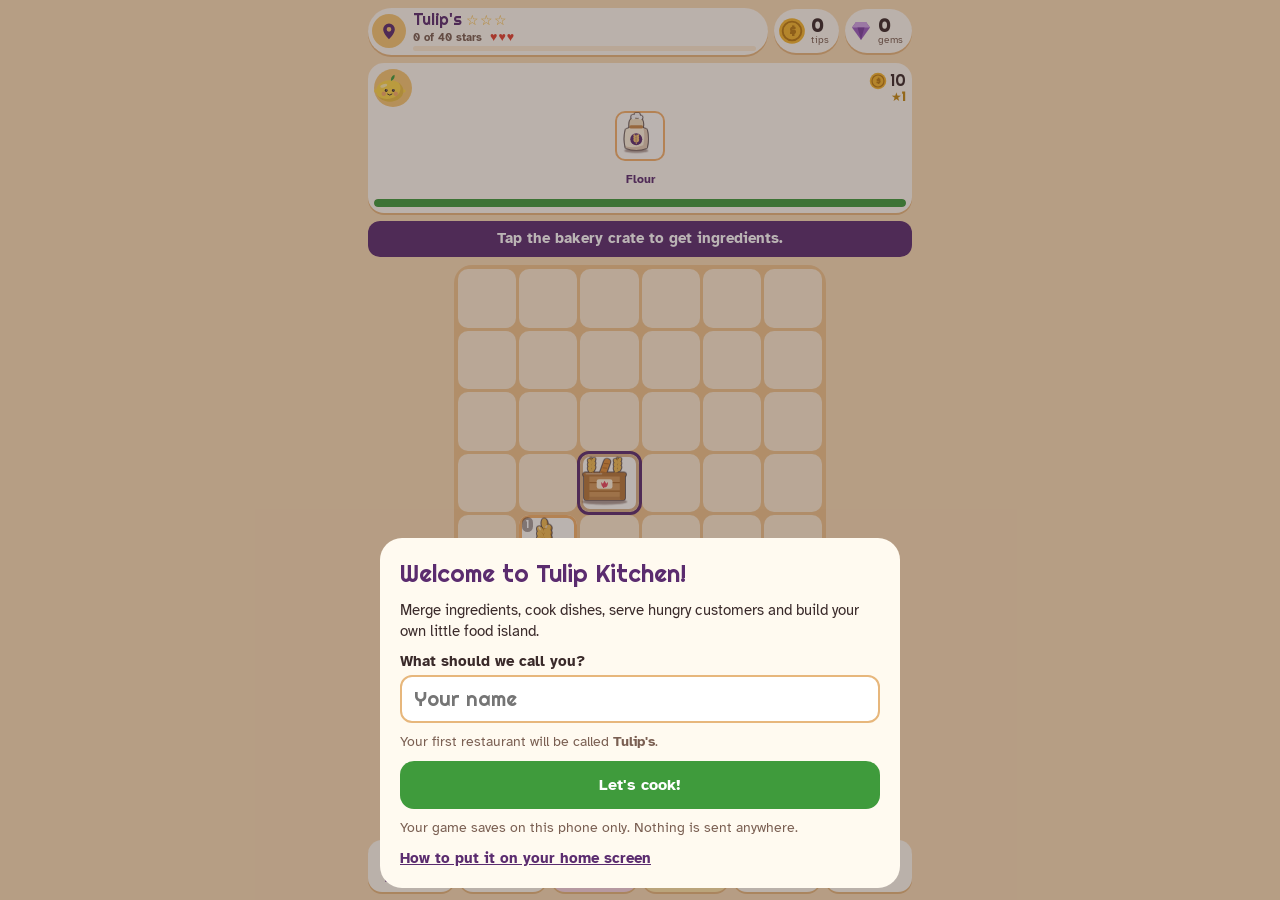
==== commit 8b0d58a7: "Easier to share: splash screen, home screen guide and feedback - A splash screen with the icon and t" ====
--- a/index.html
+++ b/index.html
@@ -11,12 +11,15 @@
 <link rel="icon" type="image/png" sizes="192x192" href="icons/icon-192.png">
 <link rel="apple-touch-icon" sizes="180x180" href="icons/apple-touch-icon.png">
 <meta name="apple-mobile-web-app-title" content="Tulip Kitchen">
+<meta name="apple-mobile-web-app-capable" content="yes">
+<meta name="mobile-web-app-capable" content="yes">
 <link rel="preconnect" href="https://fonts.googleapis.com">
 <link rel="preconnect" href="https://fonts.gstatic.com" crossorigin>
 <link rel="stylesheet" href="https://fonts.googleapis.com/css2?family=Atkinson+Hyperlegible:wght@400;700&family=Righteous&display=swap">
 <link rel="stylesheet" href="css/game.css">
 </head>
 <body>
+<div class="splash" id="splash" aria-hidden="true"><img src="icons/icon-512.png" alt=""><b>Tulip Kitchen</b><span>Cozy cooking on your own island</span></div>
 <div id="app">
   <header class="top">
     <button class="brand" id="brand" aria-label="Your neighbourhood">
@@ -211,6 +214,7 @@
       <button class="btn primary" type="submit">Let's cook!</button>
     </form>
     <p class="muted small">Your game saves on this phone only. Nothing is sent anywhere.</p>
+    <p class="install-row"><button class="btn" type="button" data-install hidden>Add to home screen</button><a class="install-link" href="install.html" data-install-guide>How to put it on your home screen</a></p>
   </div>
 </div>
 
@@ -224,6 +228,13 @@
     <h3>Today's mood</h3>
     <p class="muted small">How busy should your restaurants feel? Change it any time.</p>
     <div class="moods" id="set-mood" role="radiogroup" aria-label="Today's mood"></div>
+
+    <h3>On your phone</h3>
+    <p class="install-row"><button class="btn" type="button" data-install hidden>Add to home screen</button><a class="install-link" href="install.html" data-install-guide>How to put it on your home screen</a></p>
+
+    <h3>Tell us what you think</h3>
+    <p class="muted small">Found a bug, or have an idea for the game? We'd love to hear it.</p>
+    <div class="btn-row"><a class="btn" id="feedback" href="#">Send feedback</a><button class="btn ghost" type="button" id="feedback-copy">Copy email address</button></div>
 
     <h3>Backup</h3>
     <p class="muted small">The game saves on this phone by itself. A backup keeps your progress safe if the browser is ever cleared.</p>
@@ -243,7 +254,7 @@
     <h3>Start over</h3>
     <button class="btn danger" id="reset">Start a new game</button>
 
-    <p class="muted small version">Tulip Kitchen · version 0.13</p>
+    <p class="muted small version">Tulip Kitchen · version 0.14</p>
     <button class="btn ghost" data-close>Close</button>
   </div>
 </div>
--- a/css/game.css
+++ b/css/game.css
@@ -714,3 +714,15 @@
 .cell.fam-icecream { background: #eee6fb; box-shadow: inset 0 0 0 3px #b9a2e6; }
 .need-item.fam-icecream { background: #eee6fb; box-shadow: inset 0 0 0 2px #b9a2e6; }
 .step.fam-icecream .step-art, .info-icon.fam-icecream { background: #eee6fb; }
+
+/* ---------- the splash: the icon and the name while the game starts ---------- */
+.splash { position: fixed; inset: 0; z-index: 200; background: #5b2c6f; display: flex; flex-direction: column; align-items: center; justify-content: center; gap: 12px; transition: opacity .5s ease; }
+.splash img { width: 136px; height: 136px; border-radius: 32px; box-shadow: 0 10px 30px rgba(0, 0, 0, .3); }
+.splash b { font-family: var(--display); font-weight: 400; font-size: 2.1rem; color: #fff3dc; letter-spacing: .02em; }
+.splash span { color: #f6c33e; font-weight: 700; }
+.splash.gone { opacity: 0; pointer-events: none; }
+@media (prefers-reduced-motion: reduce) { .splash { transition: none; } }
+/* help with putting the game on the home screen */
+.install-row { display: flex; flex-wrap: wrap; align-items: center; gap: 10px; margin: 0; }
+.install-link { color: var(--eggplant); font-weight: 700; }
+a.btn { display: inline-flex; align-items: center; justify-content: center; text-decoration: none; color: inherit; }
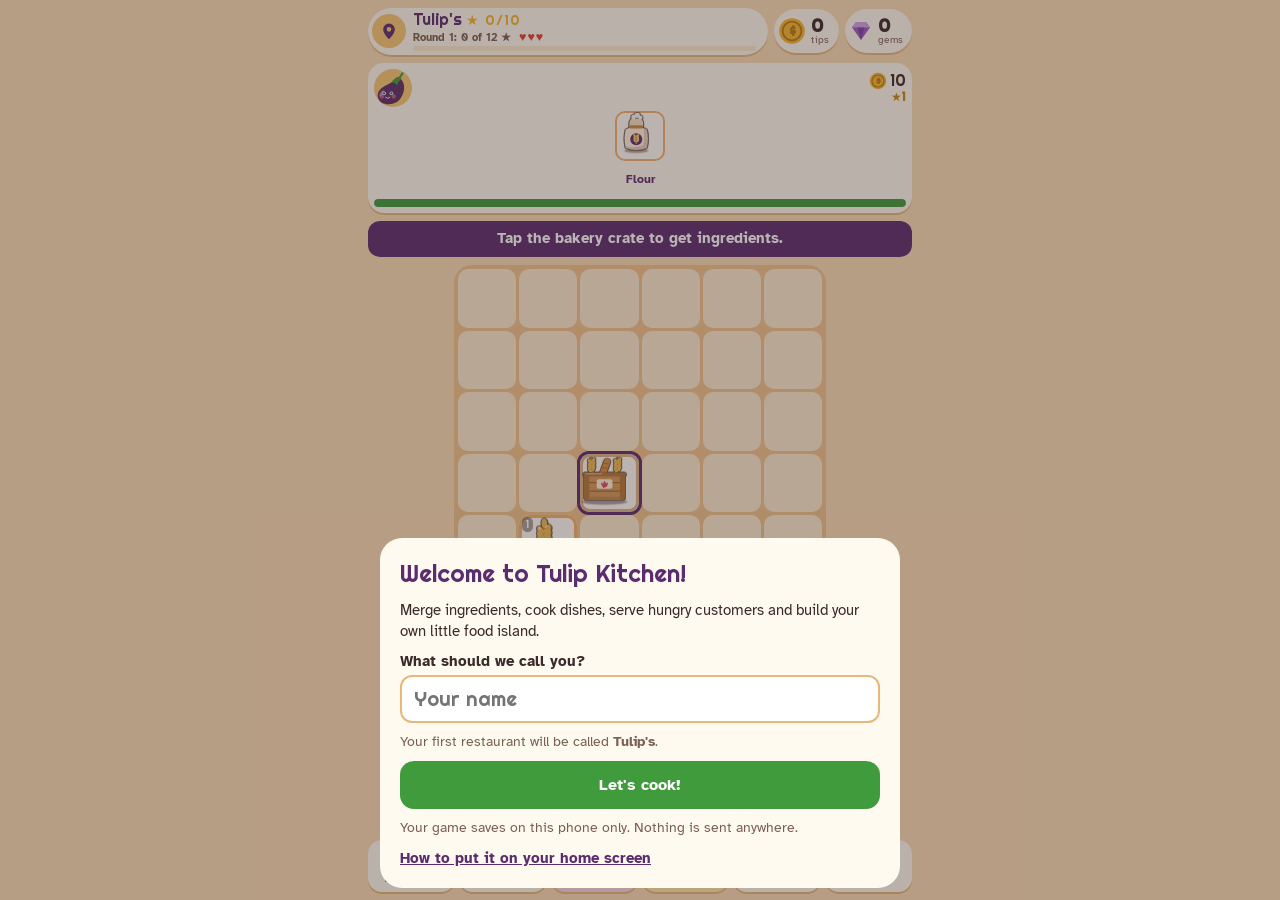
==== commit 1ae571db: "10 rounds per restaurant: harder, faster, and stars that stick - Each restaurant now has 10 rounds i" ====
--- a/index.html
+++ b/index.html
@@ -167,6 +167,7 @@
       <div class="rest-art" id="rest-art"></div>
       <p class="muted small" id="rest-caption"></p>
     </div>
+    <div class="rounds" id="rest-rounds"></div>
     <p class="muted small" id="rest-count"></p>
     <ul class="list" id="rest-list"></ul>
     <button class="btn ghost" data-close>Close</button>
@@ -254,7 +255,7 @@
     <h3>Start over</h3>
     <button class="btn danger" id="reset">Start a new game</button>
 
-    <p class="muted small version">Tulip Kitchen · version 0.14</p>
+    <p class="muted small version">Tulip Kitchen · version 0.15</p>
     <button class="btn ghost" data-close>Close</button>
   </div>
 </div>
--- a/css/game.css
+++ b/css/game.css
@@ -726,3 +726,14 @@
 .install-row { display: flex; flex-wrap: wrap; align-items: center; gap: 10px; margin: 0; }
 .install-link { color: var(--eggplant); font-weight: 700; }
 a.btn { display: inline-flex; align-items: center; justify-content: center; text-decoration: none; color: inherit; }
+
+/* ---------- rounds: progress and the replay picker (restaurant sheet) ---------- */
+.rounds { display: flex; flex-direction: column; gap: 8px; background: var(--panel); border-radius: 14px; padding: 10px 12px; }
+.rounds-note { margin: 0; font-size: .92rem; }
+.rounds-note b { font-family: var(--display); font-weight: 400; color: var(--eggplant); }
+.round-picks { display: grid; grid-template-columns: repeat(5, minmax(0, 1fr)); gap: 6px; }
+.round-pick { min-height: 44px; border: 0; border-radius: 12px; background: var(--card); font-family: var(--display); font-size: 1.1rem; color: var(--eggplant); cursor: pointer; box-shadow: 0 2px 0 var(--edge); }
+.round-pick.on { background: var(--eggplant); color: #fff; }
+.round-pick.crazy { grid-column: 1 / -1; background: #e8475f; color: #fff; }
+.round-pick.crazy.on { box-shadow: inset 0 0 0 3px #fff3dc, 0 2px 0 var(--edge); }
+.cele-stars small { font-size: .5em; opacity: .7; }
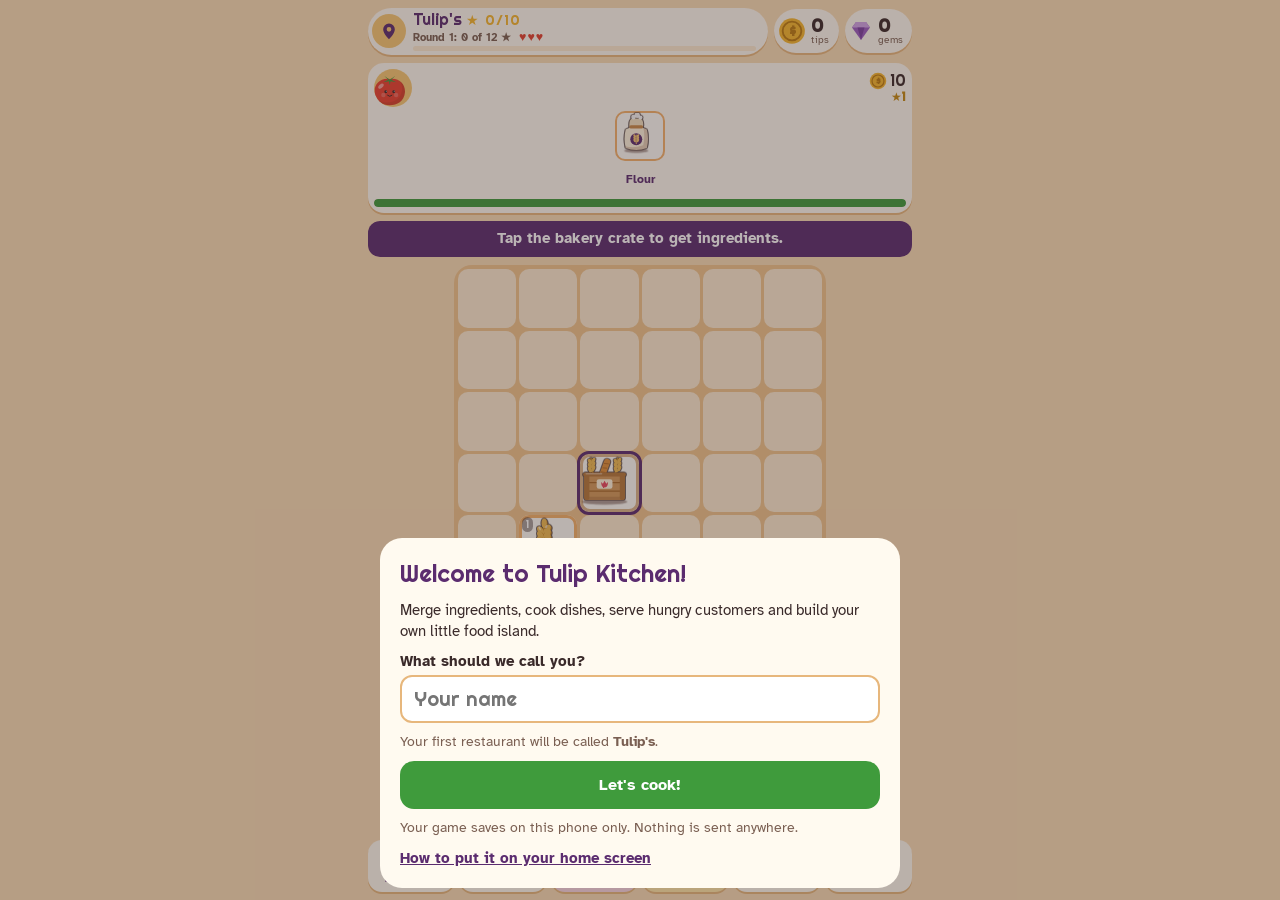
==== commit c18777a9: "Cooking shifts: a Cooking Fever style bakery kitchen Ten shifts in the bakery: bake bagels and chall" ====
--- a/index.html
+++ b/index.html
@@ -137,6 +137,18 @@
   <div class="game-stage" id="game-stage"></div>
 </div>
 
+<div class="kitchen" id="kitchen" hidden>
+  <div class="game-top">
+    <button class="btn ghost" id="k-leave">Leave</button>
+    <b id="k-title"></b>
+    <span id="k-stat"></span>
+  </div>
+  <div class="k-stage" id="k-stage">
+    <div class="k-scene"></div>
+    <div class="k-card" id="k-card" hidden></div>
+  </div>
+</div>
+
 <div class="sheet" id="hood" hidden>
   <div class="sheet-card island-card" role="dialog" aria-label="Your island">
     <div class="isl-top">
@@ -167,6 +179,7 @@
       <div class="rest-art" id="rest-art"></div>
       <p class="muted small" id="rest-caption"></p>
     </div>
+    <div id="rest-kitchen"></div>
     <div class="rounds" id="rest-rounds"></div>
     <p class="muted small" id="rest-count"></p>
     <ul class="list" id="rest-list"></ul>
--- a/css/game.css
+++ b/css/game.css
@@ -737,3 +737,76 @@
 .round-pick.crazy { grid-column: 1 / -1; background: #e8475f; color: #fff; }
 .round-pick.crazy.on { box-shadow: inset 0 0 0 3px #fff3dc, 0 2px 0 var(--edge); }
 .cele-stars small { font-size: .5em; opacity: .7; }
+
+/* ---------- Cooking shifts (js/kitchen.js) ---------- */
+.kitchen {
+  position: fixed; inset: 0; z-index: 75; background: #fdebd0; display: flex; flex-direction: column;
+  padding: max(6px, env(safe-area-inset-top, 0px)) max(6px, env(safe-area-inset-right, 0px)) max(6px, env(safe-area-inset-bottom, 0px)) max(6px, env(safe-area-inset-left, 0px));
+  -webkit-user-select: none; user-select: none;
+}
+.kitchen .game-top { padding: 0 4px; }
+.kitchen .game-top b { font-family: var(--display); font-weight: 400; font-size: 1.2rem; color: var(--eggplant); }
+.kitchen .game-top span { margin-left: auto; font-weight: 700; color: var(--muted); font-variant-numeric: tabular-nums; font-size: .9rem; text-align: right; }
+.k-stage { position: relative; flex: 1; min-height: 0; touch-action: manipulation; }
+.k-scene { position: absolute; inset: 0; display: flex; align-items: center; justify-content: center; }
+.k-svg { width: 100%; height: 100%; display: block; }
+.k-say { font-family: var(--body); font-weight: 700; font-size: 13px; line-height: 1.25; color: var(--ink); height: 56px; display: flex; align-items: center; }
+.kglow { animation: kglow 1s ease-in-out infinite; transform-box: fill-box; transform-origin: center; }
+@keyframes kglow { 0%, 100% { opacity: .35; } 50% { opacity: 1; } }
+.kitchen .bob { animation: kbob 2.6s ease-in-out infinite; transform-box: fill-box; transform-origin: center bottom; }
+.kitchen .bob.b { animation-delay: .7s; }
+@keyframes kbob { 0%, 100% { transform: translateY(0); } 50% { transform: translateY(-3px); } }
+.kitchen .steam { animation: ksteam 2.4s ease-in-out infinite; }
+.kitchen .steam.b { animation-delay: .8s; }
+@keyframes ksteam { 0% { opacity: 0; transform: translateY(4px); } 40% { opacity: .8; } 100% { opacity: 0; transform: translateY(-8px); } }
+.kitchen .flame { animation: kflick 1.2s ease-in-out infinite alternate; transform-box: fill-box; transform-origin: center bottom; }
+@keyframes kflick { from { transform: scaleY(.85); } to { transform: scaleY(1.1); } }
+.k-float {
+  position: absolute; transform: translate(-50%, -50%); pointer-events: none; white-space: nowrap;
+  font-family: var(--display); font-size: 1.2rem; color: var(--leaf); text-shadow: 0 2px 0 #fff, 0 -1px 0 #fff;
+  animation: kfloat 1.2s ease-out forwards;
+}
+@keyframes kfloat { from { opacity: 1; margin-top: 0; } to { opacity: 0; margin-top: -40px; } }
+.k-card {
+  position: absolute; left: 50%; bottom: 0; transform: translateX(-50%); width: min(100%, 460px); max-height: 74%; overflow-y: auto;
+  background: var(--card); border-radius: 22px; padding: 18px; display: flex; flex-direction: column; gap: 10px;
+  box-shadow: 0 -4px 24px rgba(58, 42, 42, .18);
+}
+.k-card h2 { margin: 0; font-family: var(--display); font-weight: 400; font-size: 1.45rem; color: var(--eggplant); }
+.k-card h3 { margin: 6px 0 0; font-family: var(--display); font-weight: 400; font-size: 1.1rem; }
+.k-card p { margin: 0; }
+.k-shifts { display: grid; grid-template-columns: repeat(5, 1fr); gap: 6px; }
+.k-shift { border: 0; border-radius: 12px; background: var(--panel); padding: 6px 2px; display: flex; flex-direction: column; align-items: center; gap: 1px; cursor: pointer; color: var(--ink); }
+.k-shift b { font-family: var(--display); font-weight: 400; font-size: 1.15rem; }
+.k-shift span { font-size: .7rem; color: var(--gold); letter-spacing: .5px; }
+.k-shift:disabled span { color: var(--muted); }
+.k-shift:disabled { opacity: .5; cursor: default; }
+.k-shift.on { background: var(--eggplant); color: #fff; }
+.k-menu { font-size: .95rem; }
+.k-appls { gap: 8px; }
+.k-appl { display: flex; align-items: center; gap: 10px; background: var(--panel); border-radius: 14px; padding: 10px 12px; }
+.k-appl > div { flex: 1; min-width: 0; display: flex; flex-direction: column; gap: 2px; }
+.k-appl > div > span { font-size: .85rem; color: var(--muted); }
+.k-appl .pips { display: inline-flex; gap: 4px; margin-left: 6px; vertical-align: 1px; font-size: 0; }
+.k-appl .pips i { display: block; width: 10px; height: 10px; box-sizing: border-box; border-radius: 50%; border: 2px solid var(--eggplant); }
+.k-appl .pips i.on { background: var(--eggplant); }
+.k-buy { flex: none; min-height: 44px; font-size: .85rem; line-height: 1.15; padding: 0 12px; }
+.k-done { flex: none; font-weight: 700; color: var(--leaf); font-size: .85rem; }
+.k-intro, .k-result { display: flex; flex-direction: column; align-items: center; text-align: center; gap: 10px; }
+.k-intro svg { width: 96px; height: 96px; }
+.k-stars { font-size: 2.2rem; color: var(--gold); letter-spacing: 4px; line-height: 1; }
+.k-earned { font-family: var(--display); font-size: 1.15rem; color: var(--leaf); }
+.k-btns { display: flex; flex-wrap: wrap; gap: 8px; justify-content: center; width: 100%; }
+.k-btns .btn { flex: 1 1 120px; }
+.k-open {
+  width: 100%; border: 0; border-radius: 16px; background: var(--eggplant); color: #fff; padding: 12px 14px; margin: 4px 0;
+  display: flex; align-items: center; gap: 12px; text-align: left; cursor: pointer;
+}
+.k-open b { display: block; font-family: var(--display); font-weight: 400; font-size: 1.2rem; }
+.k-open small { display: block; opacity: .85; font-size: .85rem; }
+.k-open-art { flex: none; width: 40px; height: 40px; border-radius: 50%; background: var(--gold); color: var(--eggplant); display: grid; place-items: center; }
+.k-open-art svg { width: 24px; height: 24px; }
+.k-soon { text-align: center; }
+@media (prefers-reduced-motion: reduce) { .kglow, .kitchen .bob, .kitchen .steam, .kitchen .flame, .k-float { animation: none; } }
+.k-appl > div > span b { display: inline; font: inherit; font-weight: 700; color: var(--ink); }
+.k-appl > div > b { display: block; font-family: var(--display); font-weight: 400; font-size: 1rem; }
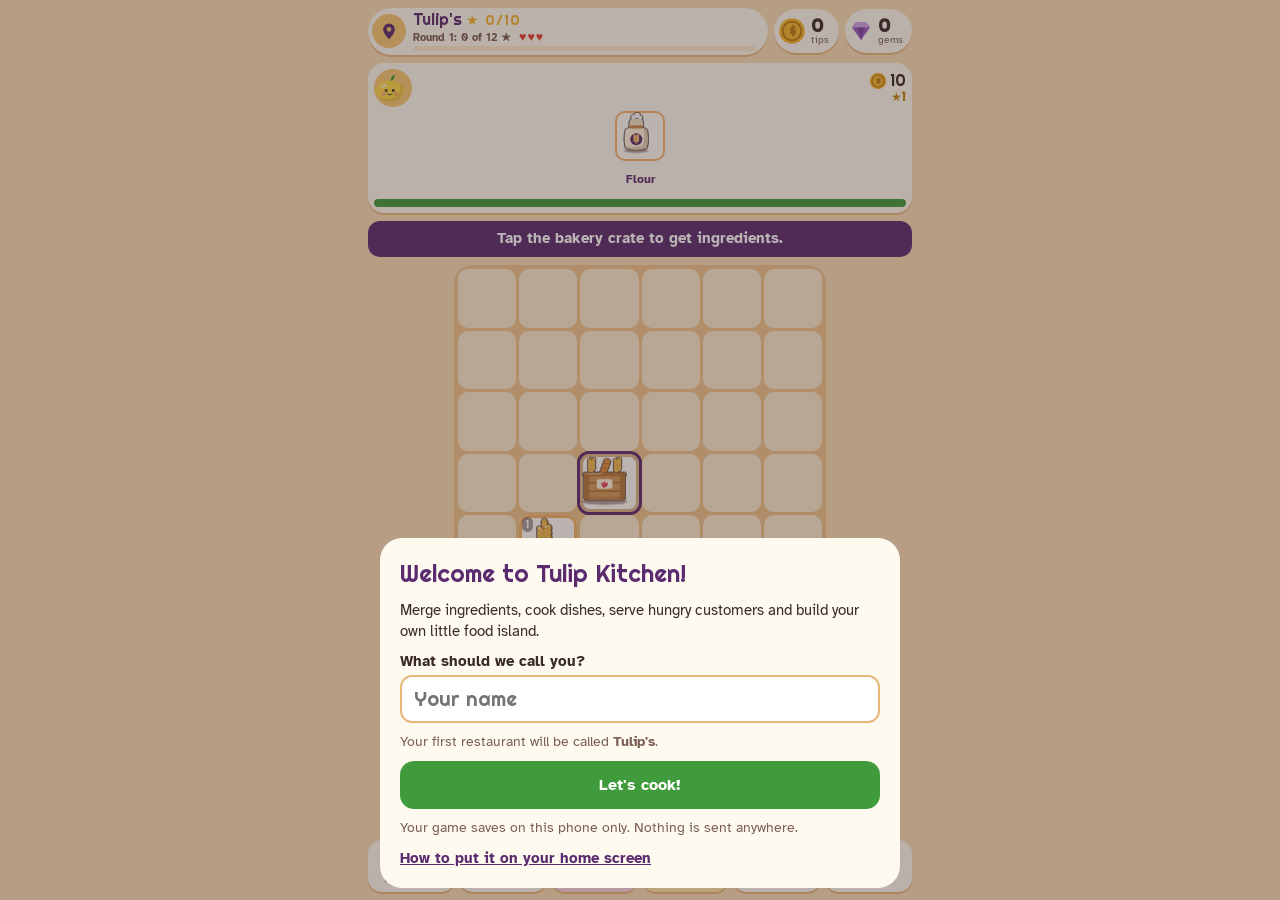
==== commit 69b531e9: "Kitchen: plates come back sooner, and the real version in Settings - Clean plates: a served plate no" ====
--- a/index.html
+++ b/index.html
@@ -268,7 +268,7 @@
     <h3>Start over</h3>
     <button class="btn danger" id="reset">Start a new game</button>
 
-    <p class="muted small version">Tulip Kitchen · version 0.15</p>
+    <p class="muted small version">Tulip Kitchen</p>
     <button class="btn ghost" data-close>Close</button>
   </div>
 </div>
--- a/css/game.css
+++ b/css/game.css
@@ -107,7 +107,11 @@
 .need-item.picked { box-shadow: inset 0 0 0 3px var(--eggplant); }
 .need-item svg { width: 100%; height: 100%; display: block; }
 .need-item .tick { position: absolute; right: -4px; bottom: -4px; width: 18px; height: 18px; }
-.cust-name { grid-column: 1 / -1; align-self: center; text-align: center; font-size: .74rem; font-weight: 700; line-height: 1.1; color: var(--eggplant); }
+.cust-name {
+  grid-column: 1 / -1; align-self: center; text-align: center; font-size: .74rem; font-weight: 700; line-height: 1.1; color: var(--eggplant);
+  /* The slot holds two lines. Names are kept short to fit (see "short" in data/recipes.js); this is the backstop. */
+  display: -webkit-box; -webkit-box-orient: vertical; -webkit-line-clamp: 2; line-clamp: 2; overflow: hidden; overflow-wrap: anywhere;
+}
 .serve {
   grid-column: 1 / -1; height: 30px; border: 0; border-radius: 10px;
   background: var(--leaf); color: #fff; font-family: var(--display); font-size: 1rem; letter-spacing: .02em;
@@ -527,6 +531,7 @@
 }
 .order.vip .cust-name { font-size: .7rem; }
 .order.vip-rush .cust-name { color: var(--tomato); font-family: var(--display); font-weight: 400; font-size: .85rem; font-variant-numeric: tabular-nums; }
+.order .cust-name.two { font-size: .66rem; }
 .need-item.like::before {
   content: "♥"; position: absolute; left: -3px; top: -5px; font-size: .8rem; line-height: 1; color: var(--tulip, #e8475f);
 }
@@ -810,3 +815,7 @@
 @media (prefers-reduced-motion: reduce) { .kglow, .kitchen .bob, .kitchen .steam, .kitchen .flame, .k-float { animation: none; } }
 .k-appl > div > span b { display: inline; font: inherit; font-weight: 700; color: var(--ink); }
 .k-appl > div > b { display: block; font-family: var(--display); font-weight: 400; font-size: 1rem; }
+.k-appl .k-helper { flex: none; width: 40px; height: 50px; }
+.k-done.k-later { color: var(--muted); text-align: center; }
+.k-shift.rush { box-shadow: inset 0 0 0 2px var(--tomato); }
+.k-scene { touch-action: none; }
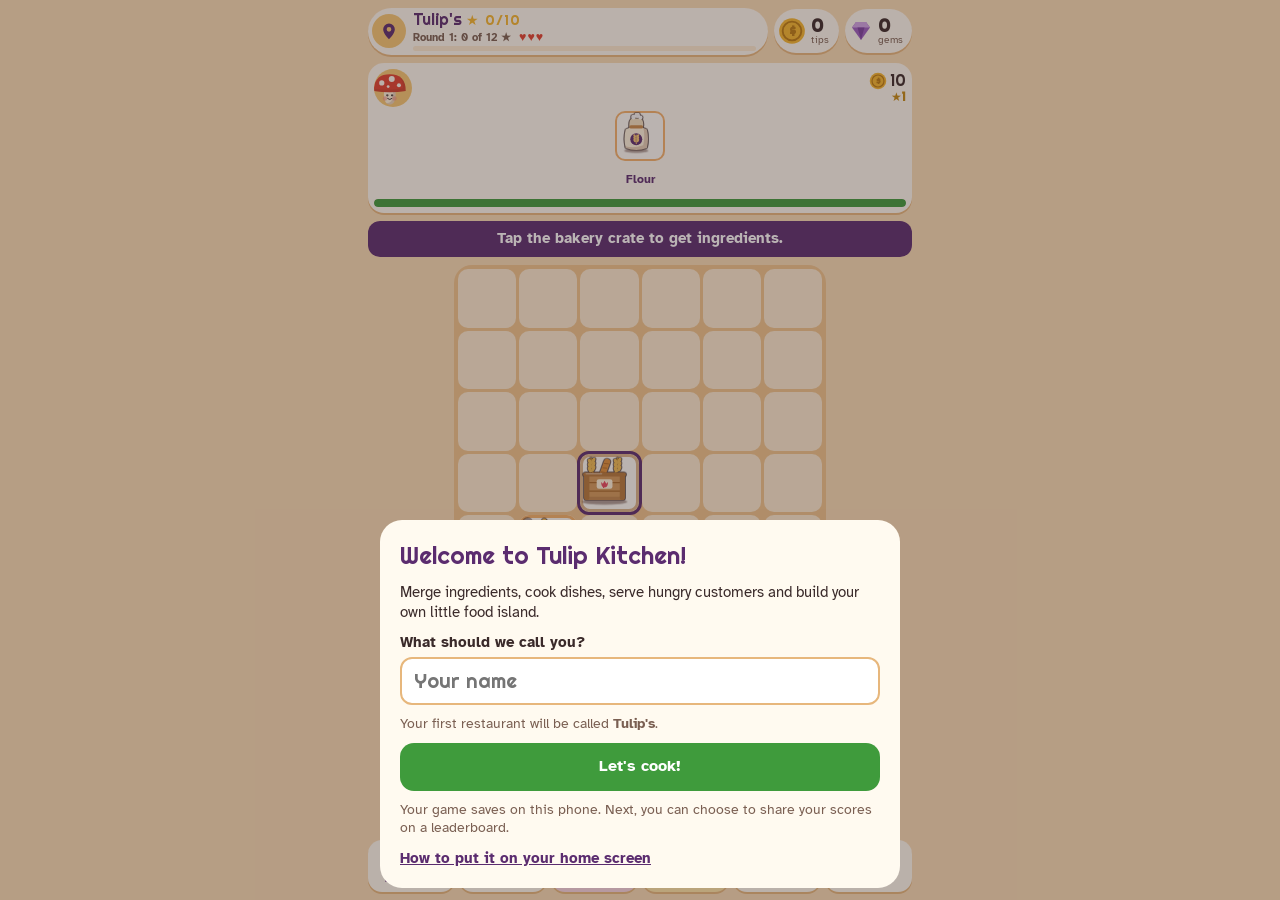
==== commit 797695ee: "Leaderboard, play statistics, difficulty report and Top Chef and Champion badges Co-Authored-By: Cla" ====
--- a/index.html
+++ b/index.html
@@ -86,6 +86,28 @@
   </div>
 </div>
 
+<div class="sheet" id="leaders" hidden>
+  <div class="sheet-card" role="dialog" aria-labelledby="board-title">
+    <h2 id="board-title">Leaderboard</h2>
+    <div class="modes board-tabs" id="board-tabs"></div>
+    <div class="modes" id="board-modes"></div>
+    <p class="muted small" id="board-about"></p>
+    <ol class="board-list" id="board-list"></ol>
+    <p class="board-me" id="board-me"></p>
+    <button class="btn ghost" data-close>Close</button>
+  </div>
+</div>
+
+<div class="sheet" id="board-join" hidden>
+  <div class="sheet-card" role="dialog" aria-labelledby="join-title">
+    <h2 id="join-title">Join the leaderboard?</h2>
+    <p>See who is cooking the best in every game, and earn new badges for finishing on top.</p>
+    <p class="muted small">If you join, your name, your best scores and how long you play are shared with the other players. Nothing else is. You can change your mind any time in Settings.</p>
+    <button class="btn primary" id="join-yes">Join</button>
+    <button class="btn ghost" id="join-no">No thanks</button>
+  </div>
+</div>
+
 <div class="sheet" id="trivia" hidden>
   <div class="sheet-card" role="dialog" aria-labelledby="trivia-title">
     <h2 id="trivia-title">Daily food trivia</h2>
@@ -227,7 +249,7 @@
       <p class="muted small" id="welcome-preview"></p>
       <button class="btn primary" type="submit">Let's cook!</button>
     </form>
-    <p class="muted small">Your game saves on this phone only. Nothing is sent anywhere.</p>
+    <p class="muted small" id="welcome-privacy">Your game saves on this phone only. Nothing is sent anywhere.</p>
     <p class="install-row"><button class="btn" type="button" data-install hidden>Add to home screen</button><a class="install-link" href="install.html" data-install-guide>How to put it on your home screen</a></p>
   </div>
 </div>
@@ -242,6 +264,12 @@
     <h3>Today's mood</h3>
     <p class="muted small">How busy should your restaurants feel? Change it any time.</p>
     <div class="moods" id="set-mood" role="radiogroup" aria-label="Today's mood"></div>
+
+    <div id="set-board" hidden>
+      <h3>Leaderboard</h3>
+      <label class="toggle"><span>Share my scores and play time</span><input type="checkbox" id="set-share"></label>
+      <p class="muted small">Shares your name, your best scores and how long you play. Nothing else.</p>
+    </div>
 
     <h3>On your phone</h3>
     <p class="install-row"><button class="btn" type="button" data-install hidden>Add to home screen</button><a class="install-link" href="install.html" data-install-guide>How to put it on your home screen</a></p>
--- a/css/game.css
+++ b/css/game.css
@@ -107,11 +107,7 @@
 .need-item.picked { box-shadow: inset 0 0 0 3px var(--eggplant); }
 .need-item svg { width: 100%; height: 100%; display: block; }
 .need-item .tick { position: absolute; right: -4px; bottom: -4px; width: 18px; height: 18px; }
-.cust-name {
-  grid-column: 1 / -1; align-self: center; text-align: center; font-size: .74rem; font-weight: 700; line-height: 1.1; color: var(--eggplant);
-  /* The slot holds two lines. Names are kept short to fit (see "short" in data/recipes.js); this is the backstop. */
-  display: -webkit-box; -webkit-box-orient: vertical; -webkit-line-clamp: 2; line-clamp: 2; overflow: hidden; overflow-wrap: anywhere;
-}
+.cust-name { grid-column: 1 / -1; align-self: center; text-align: center; font-size: .74rem; font-weight: 700; line-height: 1.1; color: var(--eggplant); }
 .serve {
   grid-column: 1 / -1; height: 30px; border: 0; border-radius: 10px;
   background: var(--leaf); color: #fff; font-family: var(--display); font-size: 1rem; letter-spacing: .02em;
@@ -531,7 +527,6 @@
 }
 .order.vip .cust-name { font-size: .7rem; }
 .order.vip-rush .cust-name { color: var(--tomato); font-family: var(--display); font-weight: 400; font-size: .85rem; font-variant-numeric: tabular-nums; }
-.order .cust-name.two { font-size: .66rem; }
 .need-item.like::before {
   content: "♥"; position: absolute; left: -3px; top: -5px; font-size: .8rem; line-height: 1; color: var(--tulip, #e8475f);
 }
@@ -819,3 +814,14 @@
 .k-done.k-later { color: var(--muted); text-align: center; }
 .k-shift.rush { box-shadow: inset 0 0 0 2px var(--tomato); }
 .k-scene { touch-action: none; }
+
+/* Leaderboard */
+.board-tabs { flex-wrap: wrap; }
+.board-list { list-style: none; margin: 8px 0; padding: 0; display: flex; flex-direction: column; gap: 6px; }
+.board-row { display: flex; align-items: center; gap: 10px; background: #fff; border-radius: 12px; padding: 8px 12px; min-height: 44px; }
+.board-row.you { background: #fff3dc; box-shadow: inset 0 0 0 2px #f7c873; }
+.board-rank { width: 30px; text-align: center; font-weight: 700; font-size: 1.15rem; flex: none; }
+.board-name { flex: 1; min-width: 0; font-weight: 700; overflow: hidden; text-overflow: ellipsis; white-space: nowrap; }
+.board-score { font-family: var(--display); color: var(--eggplant); white-space: nowrap; }
+.board-wait { text-align: center; color: var(--muted); padding: 18px 0; }
+.board-me { font-weight: 700; text-align: center; min-height: 1.4em; margin: 4px 0 8px; }
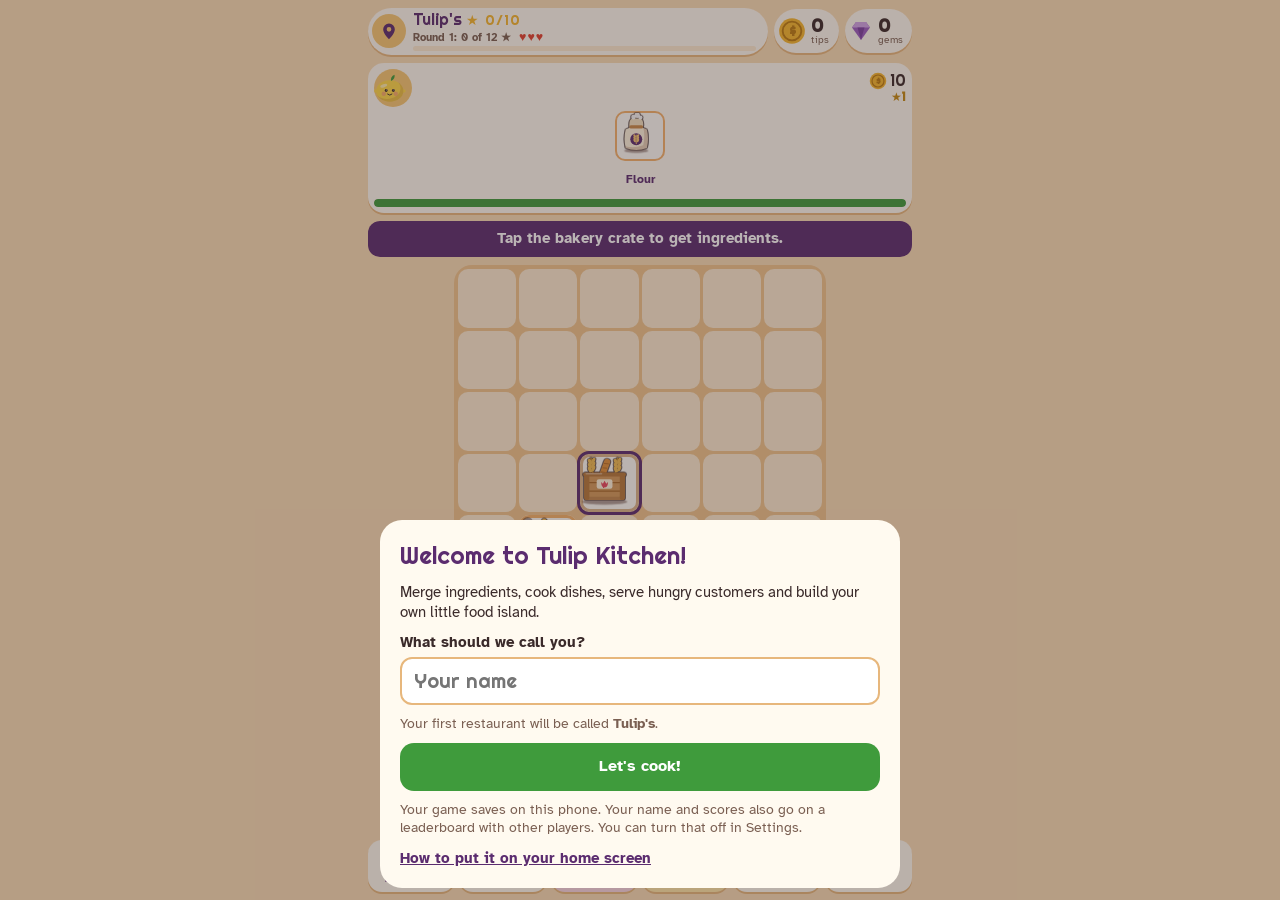
==== commit 54c15e5b: "Leaderboard on by default, with a one-time notice and an off switch in Settings Co-Authored-By: Clau" ====
--- a/index.html
+++ b/index.html
@@ -100,11 +100,11 @@
 
 <div class="sheet" id="board-join" hidden>
   <div class="sheet-card" role="dialog" aria-labelledby="join-title">
-    <h2 id="join-title">Join the leaderboard?</h2>
+    <h2 id="join-title">You're on the leaderboard!</h2>
     <p>See who is cooking the best in every game, and earn new badges for finishing on top.</p>
-    <p class="muted small">If you join, your name, your best scores and how long you play are shared with the other players. Nothing else is. You can change your mind any time in Settings.</p>
-    <button class="btn primary" id="join-yes">Join</button>
-    <button class="btn ghost" id="join-no">No thanks</button>
+    <p class="muted small">Your name, your best scores and how long you play are shared with the other players. Nothing else is. You can turn this off any time in Settings.</p>
+    <button class="btn primary" id="join-yes">Got it</button>
+    <button class="btn ghost" id="join-no">Turn it off</button>
   </div>
 </div>
 
@@ -268,7 +268,7 @@
     <div id="set-board" hidden>
       <h3>Leaderboard</h3>
       <label class="toggle"><span>Share my scores and play time</span><input type="checkbox" id="set-share"></label>
-      <p class="muted small">Shares your name, your best scores and how long you play. Nothing else.</p>
+      <p class="muted small">On by default. Shares your name, your best scores and how long you play with other players. Nothing else.</p>
     </div>
 
     <h3>On your phone</h3>
